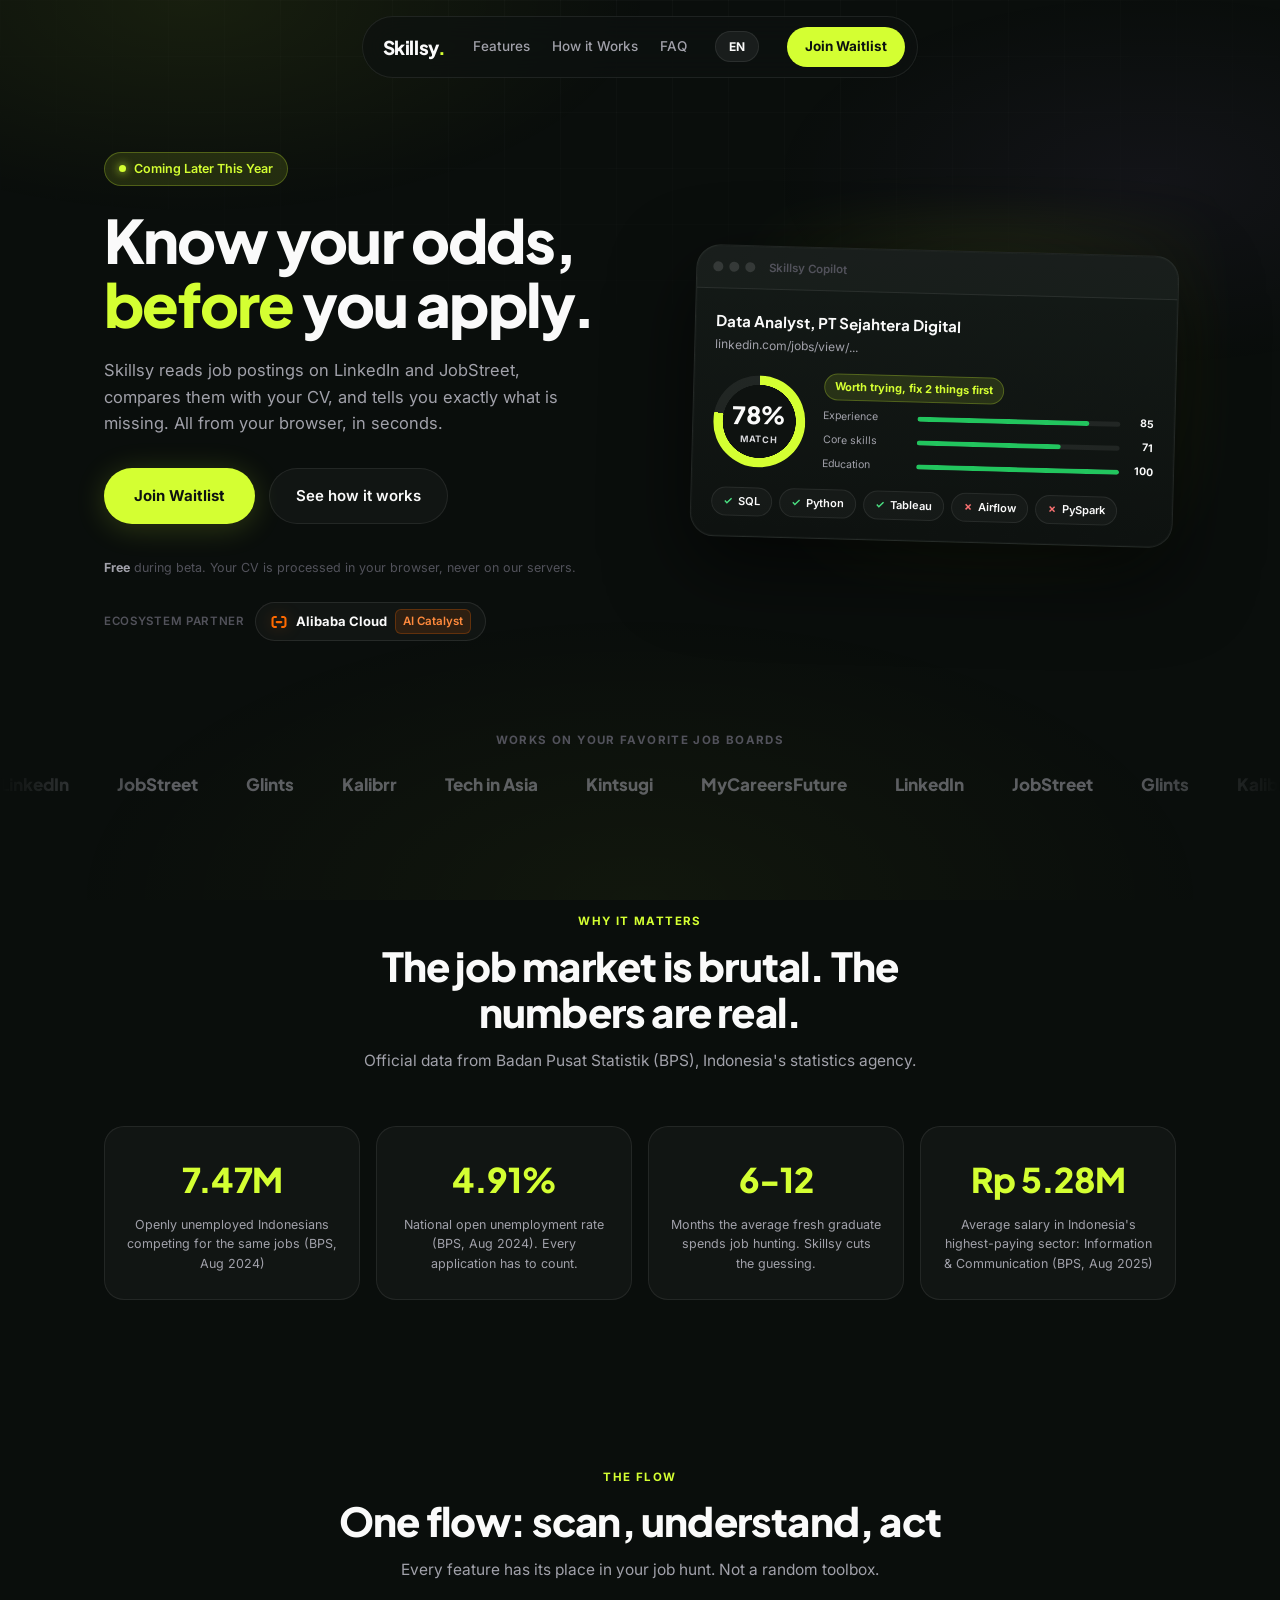
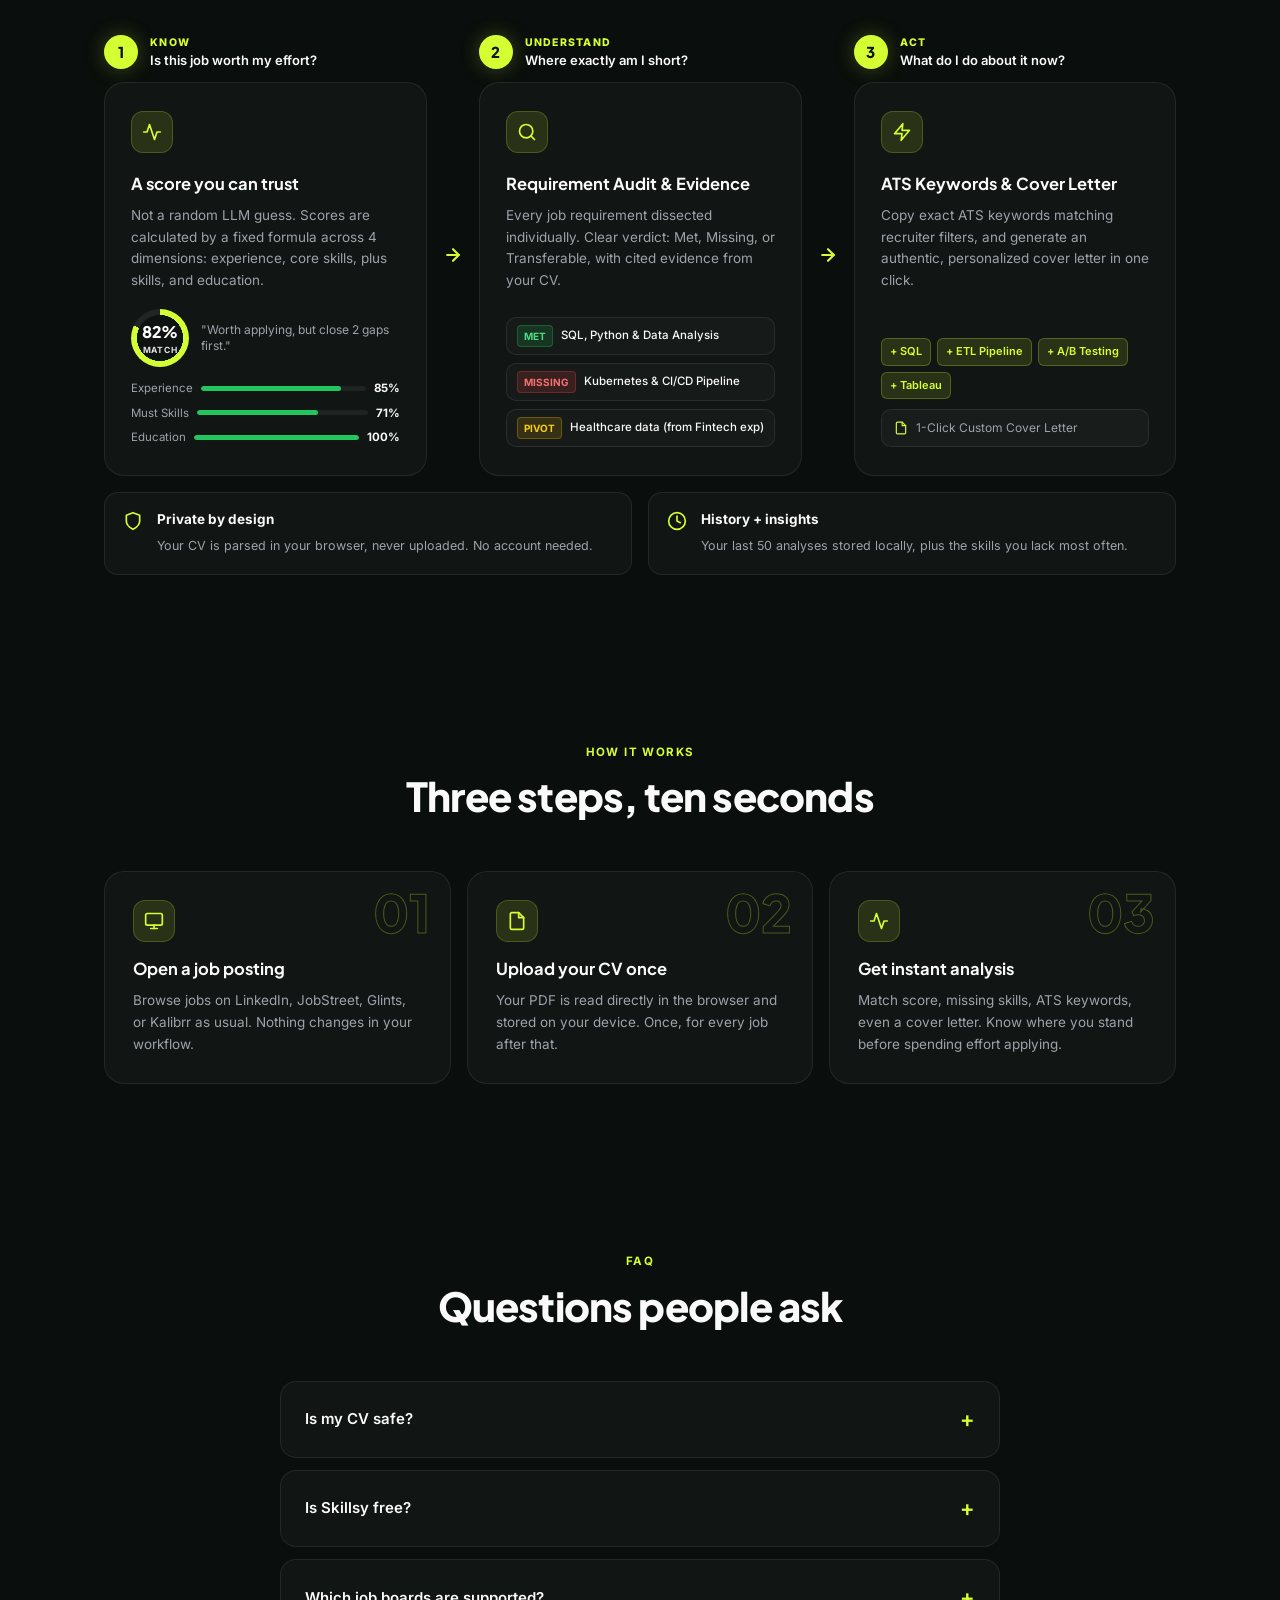
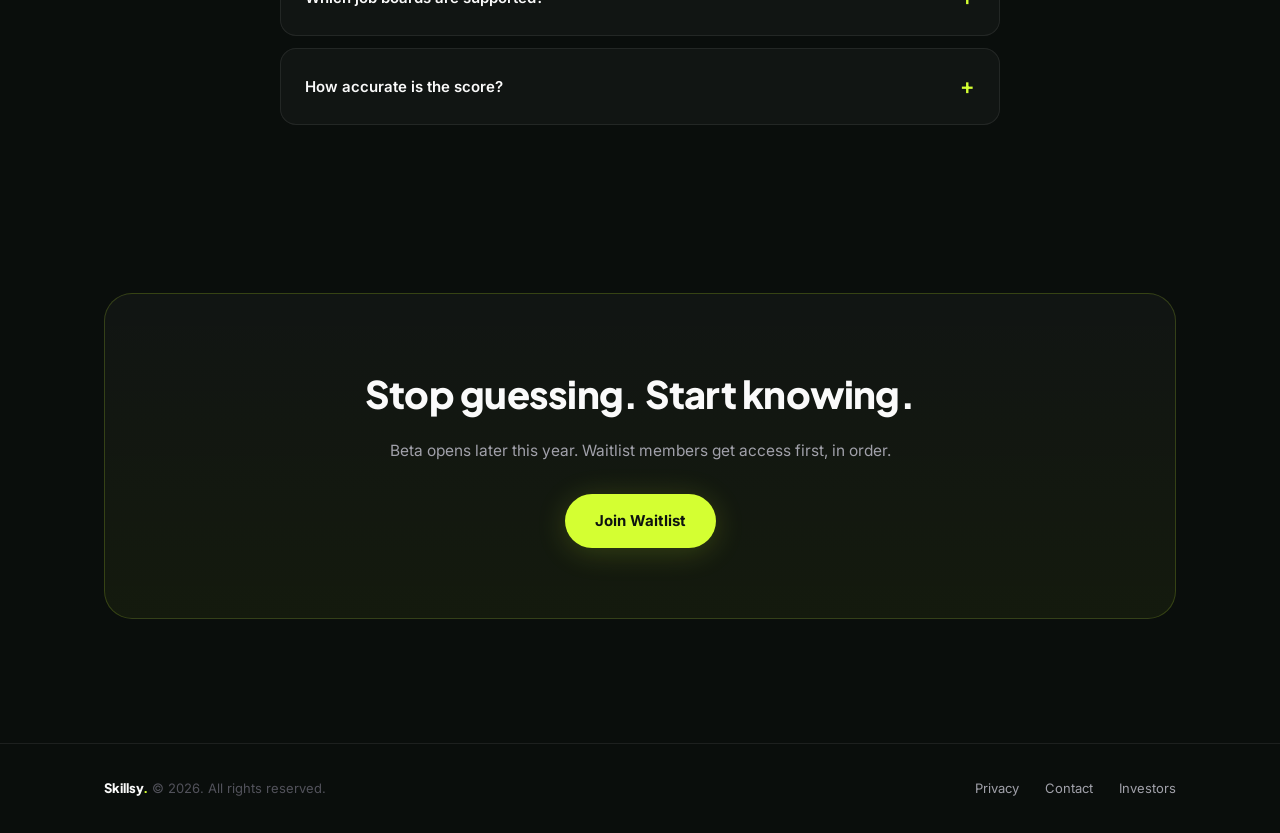
==== index.html @ 6e95a8c9 "feat: integrate official Vercel Web Analytics across all pages" ====
<!DOCTYPE html>
<html lang="en">
<head>
  <meta charset="UTF-8">
  <meta name="viewport" content="width=device-width, initial-scale=1.0">
  <title>Skillsy Copilot - Know Your Odds Before You Apply</title>
  <meta name="description" content="Skillsy reads job postings on LinkedIn and JobStreet, compares them with your CV, and tells you exactly what is missing. Instant match score, skill gap analysis, ATS keywords, and cover letters. Free Chrome extension.">
  <link rel="icon" type="image/svg+xml" href="logo.svg">
  <link rel="canonical" href="https://skillsy.my.id/">
  <meta name="google-site-verification" content="google069a65fad361bad9">

  <!-- Open Graph / Social Sharing -->
  <meta property="og:type" content="website">
  <meta property="og:url" content="https://skillsy.my.id/">
  <meta property="og:title" content="Skillsy Copilot - Know Your Odds Before You Apply">
  <meta property="og:description" content="Stop guessing what recruiters want. Get an instant match score and skill gap analysis for any LinkedIn or JobStreet job posting, right in your browser.">
  <meta property="og:image" content="https://skillsy.my.id/screenshot.png">
  <meta property="og:site_name" content="Skillsy">
  <meta property="og:locale" content="id_ID">
  <meta name="twitter:card" content="summary_large_image">
  <meta name="twitter:title" content="Skillsy Copilot - Know Your Odds Before You Apply">
  <meta name="twitter:description" content="Instant ATS score & skill gap analysis for LinkedIn/JobStreet job postings. Free Chrome extension.">
  <meta name="twitter:image" content="https://skillsy.my.id/screenshot.png">

  <!-- Structured Data -->
  <script type="application/ld+json">
  {
    "@context": "https://schema.org",
    "@type": "SoftwareApplication",
    "name": "Skillsy Copilot",
    "applicationCategory": "BrowserApplication",
    "operatingSystem": "Chrome",
    "url": "https://skillsy.my.id/",
    "description": "Analisis lowongan LinkedIn/JobStreet terhadap CV dalam hitungan detik: skor kecocokan, deteksi skill gap, dan surat lamaran AI.",
    "offers": { "@type": "Offer", "price": "0", "priceCurrency": "IDR" }
  }
  </script>
  <link rel="preconnect" href="https://fonts.googleapis.com">
  <link rel="preconnect" href="https://fonts.gstatic.com" crossorigin>
  <link href="https://fonts.googleapis.com/css2?family=Inter:wght@400;500;600&family=Plus+Jakarta+Sans:wght@700;800&display=swap" rel="stylesheet">
  <style>
    :root {
      --bg: #0a0e0c;
      --bg-2: #0d1210;
      --lime: #d4ff32;
      --lime-dim: rgba(212, 255, 50, 0.12);
      --text: #fafafa;
      --muted: #a1a1aa;
      --faint: #52525b;
      --glass: rgba(255, 255, 255, 0.03);
      --glass-2: rgba(255, 255, 255, 0.06);
      --border: rgba(255, 255, 255, 0.08);
      --radius: 20px;
      --font-display: 'Plus Jakarta Sans', sans-serif;
      --font-body: 'Inter', sans-serif;
    }
    * { margin: 0; padding: 0; box-sizing: border-box; }
    html { scroll-behavior: smooth; }
    body {
      font-family: var(--font-body);
      background: var(--bg);
      color: var(--text);
      overflow-x: hidden;
      line-height: 1.6;
    }

    .bg-fx { position: fixed; inset: 0; z-index: -1; pointer-events: none; }
    .bg-fx::before {
      content: '';
      position: absolute; inset: 0;
      background:
        radial-gradient(ellipse 60% 40% at 15% 0%, rgba(212,255,50,0.07), transparent 60%),
        radial-gradient(ellipse 50% 35% at 90% 20%, rgba(192,132,252,0.05), transparent 60%),
        radial-gradient(ellipse 70% 50% at 50% 100%, rgba(212,255,50,0.04), transparent 65%);
    }
    .bg-fx::after {
      content: '';
      position: absolute; inset: 0;
      background-image:
        linear-gradient(rgba(255,255,255,0.025) 1px, transparent 1px),
        linear-gradient(90deg, rgba(255,255,255,0.025) 1px, transparent 1px);
      background-size: 56px 56px;
      mask-image: radial-gradient(ellipse 90% 60% at 50% 0%, black, transparent 75%);
      -webkit-mask-image: radial-gradient(ellipse 90% 60% at 50% 0%, black, transparent 75%);
    }

    .container { max-width: 1120px; margin: 0 auto; padding: 0 24px; }

    /* ── NAV ── */
    nav {
      position: sticky; top: 16px; z-index: 100;
      width: max-content; max-width: calc(100% - 32px);
      margin: 0 auto;
      display: flex; align-items: center; gap: 28px;
      padding: 10px 12px 10px 20px;
      background: rgba(13, 18, 16, 0.7);
      backdrop-filter: blur(18px); -webkit-backdrop-filter: blur(18px);
      border: 1px solid var(--border);
      border-radius: 100px;
    }
    .nav-logo { font-family: var(--font-display); font-weight: 800; font-size: 19px; letter-spacing: -0.02em; color: var(--text); text-decoration: none; }
    .nav-logo span { color: var(--lime); }
    .nav-links { display: flex; gap: 22px; }
    .nav-links a { color: var(--muted); text-decoration: none; font-size: 13.5px; font-weight: 500; transition: color .2s; }
    .nav-links a:hover { color: var(--text); }
    .lang-toggle {
      background: rgba(255,255,255,0.06); border: 1px solid var(--border);
      color: var(--text); font-family: var(--font-body);
      font-size: 12px; font-weight: 700; cursor: pointer;
      padding: 7px 13px; border-radius: 100px;
      transition: all .2s;
    }
    .lang-toggle:hover { background: var(--lime); color: #0d1210; border-color: var(--lime); }
    .nav-cta {
      background: var(--lime); color: #0d1210;
      font-size: 13.5px; font-weight: 700; text-decoration: none;
      padding: 9px 18px; border-radius: 100px;
      transition: transform .2s, box-shadow .2s;
    }
    .nav-cta:hover { transform: translateY(-1px); box-shadow: 0 6px 24px rgba(212,255,50,0.25); }

    /* ── HERO ── */
    .hero { padding: 90px 0 40px; display: grid; grid-template-columns: 1.05fr 0.95fr; gap: 56px; align-items: center; }
    .hero-badge {
      display: inline-flex; align-items: center; gap: 8px;
      font-size: 12.5px; font-weight: 600; color: var(--lime);
      background: var(--lime-dim); border: 1px solid rgba(212,255,50,0.25);
      padding: 6px 14px; border-radius: 100px; margin-bottom: 22px;
    }
    .hero-badge .dot { width: 7px; height: 7px; border-radius: 50%; background: var(--lime); box-shadow: 0 0 10px var(--lime); animation: pulse 2s infinite; }
    @keyframes pulse { 0%,100% { opacity: 1; } 50% { opacity: .35; } }
    .hero h1 {
      font-family: var(--font-display);
      font-size: clamp(38px, 5vw, 60px);
      line-height: 1.08; font-weight: 800; letter-spacing: -0.03em;
      margin-bottom: 20px;
    }
    .hero h1 em { font-style: normal; color: var(--lime); }
    .hero p.sub { font-size: 16.5px; color: var(--muted); max-width: 480px; margin-bottom: 32px; }
    .hero-ctas { display: flex; gap: 14px; flex-wrap: wrap; margin-bottom: 34px; }
    .btn-primary {
      display: inline-flex; align-items: center; gap: 8px;
      background: var(--lime); color: #0d1210;
      font-weight: 700; font-size: 15px; text-decoration: none;
      padding: 15px 30px; border-radius: 100px;
      box-shadow: 0 4px 30px rgba(212,255,50,0.18);
      transition: transform .2s, box-shadow .2s;
    }
    .btn-primary:hover { transform: translateY(-2px); box-shadow: 0 10px 40px rgba(212,255,50,0.3); }
    .btn-ghost {
      display: inline-flex; align-items: center;
      color: var(--text); font-weight: 600; font-size: 15px; text-decoration: none;
      padding: 15px 26px; border-radius: 100px;
      border: 1px solid var(--border); background: var(--glass);
      transition: border-color .2s, background .2s;
    }
    .btn-ghost:hover { border-color: rgba(255,255,255,0.2); background: var(--glass-2); }
    .hero-note { font-size: 12.5px; color: var(--faint); }
    .hero-note strong { color: var(--muted); }
    .hero-partner { display: flex; align-items: center; gap: 10px; margin-top: 24px; flex-wrap: wrap; }
    .partner-label { font-size: 11.5px; font-weight: 600; color: var(--faint); text-transform: uppercase; letter-spacing: 0.06em; }
    .partner-badge { display: inline-flex; align-items: center; gap: 8px; font-size: 13px; font-weight: 500; color: var(--muted); background: rgba(255,255,255,0.03); border: 1px solid rgba(255,255,255,0.09); padding: 6px 14px; border-radius: 100px; text-decoration: none; transition: all .25s ease; }
    .partner-badge:hover { border-color: rgba(255, 106, 0, 0.4); color: var(--text); background: rgba(255, 106, 0, 0.06); transform: translateY(-1px); }
    .partner-badge strong { color: var(--text); font-weight: 700; }
    .partner-badge .catalyst-tag { color: #ff8a3d; font-weight: 600; font-size: 11.5px; background: rgba(255,106,0,0.12); padding: 2px 7px; border-radius: 6px; border: 1px solid rgba(255,106,0,0.25); }
    .partner-badge .alicloud-logo { flex-shrink: 0; filter: drop-shadow(0 0 8px rgba(255,106,0,0.35)); }

    /* ── MOCKUP PANEL ── */
    .mockup-wrap { position: relative; }
    .mockup-wrap::before {
      content: '';
      position: absolute; inset: -40px;
      background: radial-gradient(circle at 60% 40%, rgba(212,255,50,0.1), transparent 70%);
      z-index: -1; filter: blur(20px);
    }
    .mockup {
      background: linear-gradient(180deg, #141a17, #0e1210);
      border: 1px solid var(--border);
      border-radius: 24px; overflow: hidden;
      box-shadow: 0 30px 80px rgba(0,0,0,0.6), 0 0 0 1px rgba(255,255,255,0.02) inset;
      transform: rotate(1.5deg);
      transition: transform .4s ease;
    }
    .mockup:hover { transform: rotate(0deg) scale(1.015); }
    .mock-topbar {
      display: flex; align-items: center; gap: 6px;
      padding: 12px 16px; border-bottom: 1px solid var(--border);
      background: rgba(255,255,255,0.02);
    }
    .mock-topbar i { width: 10px; height: 10px; border-radius: 50%; background: rgba(255,255,255,0.12); }
    .mock-topbar .title { margin-left: 8px; font-size: 11.5px; color: var(--faint); font-weight: 600; }
    .mock-body { padding: 20px; display: flex; flex-direction: column; gap: 16px; }
    .mock-job { display: flex; flex-direction: column; gap: 2px; }
    .mock-job b { font-family: var(--font-display); font-size: 15px; font-weight: 700; }
    .mock-job span { font-size: 12px; color: var(--muted); }

    .mock-score-row { display: flex; align-items: center; gap: 18px; }
    .ring {
      --pct: 78; --sz: 92px;
      width: var(--sz); height: var(--sz); border-radius: 50%; flex-shrink: 0;
      background:
        radial-gradient(closest-side, #0e1210 79%, transparent 80% 100%),
        conic-gradient(var(--lime) calc(var(--pct) * 1%), rgba(255,255,255,0.07) 0);
      display: flex; flex-direction: column; align-items: center; justify-content: center;
    }
    .ring b { font-family: var(--font-display); font-size: 24px; font-weight: 800; letter-spacing: -0.02em; }
    .ring label { font-size: 9px; font-weight: 700; color: #d4d4d8; letter-spacing: 0.08em; text-transform: uppercase; margin-top: -1px; }
    .mock-score-info { flex: 1; display: flex; flex-direction: column; gap: 8px; }
    .mock-tag {
      align-self: flex-start;
      font-size: 11px; font-weight: 700; color: var(--lime);
      background: var(--lime-dim); border: 1px solid rgba(212,255,50,0.25);
      padding: 4px 10px; border-radius: 100px;
    }
    .mock-bars { display: flex; flex-direction: column; gap: 7px; }
    .mbar { display: grid; grid-template-columns: 86px 1fr 26px; align-items: center; gap: 8px; font-size: 10.5px; color: var(--muted); }
    .mbar .track { height: 5px; background: rgba(255,255,255,0.07); border-radius: 3px; overflow: hidden; }
    .mbar .fill { height: 100%; border-radius: 3px; width: 0; animation: growbar 1.2s .3s cubic-bezier(.4,0,.2,1) forwards; }
    @keyframes growbar { to { width: var(--w); } }
    .mbar b { color: var(--text); text-align: right; font-size: 10.5px; }

    .mock-chips { display: flex; flex-wrap: wrap; gap: 7px; }
    .mchip {
      display: inline-flex; align-items: center; gap: 5px;
      font-size: 11px; font-weight: 600; color: var(--text);
      background: var(--glass); border: 1px solid var(--border);
      padding: 5px 11px; border-radius: 100px;
    }
    .mchip svg { width: 10px; height: 10px; stroke: #4ade80; stroke-width: 3.5; }
    .mchip.miss svg { stroke: #f87171; }

    /* ── MARQUEE ── */
    .marquee-section { padding: 50px 0 30px; }
    .marquee-label { text-align: center; font-size: 11.5px; font-weight: 700; letter-spacing: 0.12em; text-transform: uppercase; color: var(--faint); margin-bottom: 22px; }
    .marquee {
      display: flex;
      overflow: hidden;
      position: relative;
      gap: 48px;
      user-select: none;
      -webkit-mask-image: linear-gradient(90deg, transparent, black 12%, black 88%, transparent);
      mask-image: linear-gradient(90deg, transparent, black 12%, black 88%, transparent);
    }
    .marquee-group {
      flex-shrink: 0;
      display: flex;
      align-items: center;
      gap: 48px;
      min-width: max-content;
      animation: scrollMarquee 28s linear infinite;
    }
    .marquee:hover .marquee-group { animation-play-state: paused; }
    @keyframes scrollMarquee {
      0% { transform: translateX(0); }
      100% { transform: translateX(calc(-100% - 48px)); }
    }
    .mq-item { font-family: var(--font-display); font-size: 17px; font-weight: 800; color: var(--muted); opacity: .55; white-space: nowrap; transition: opacity .2s, color .2s; }
    .mq-item:hover { opacity: 1; color: var(--text); }

    /* ── SECTION SHELL ── */
    section { padding: 84px 0; }
    .sec-head { max-width: 620px; margin: 0 auto 52px; text-align: center; }
    .sec-eyebrow { font-size: 11.5px; font-weight: 700; letter-spacing: 0.12em; text-transform: uppercase; color: var(--lime); margin-bottom: 12px; }
    .sec-head h2 { font-family: var(--font-display); font-size: clamp(28px, 3.6vw, 40px); font-weight: 800; letter-spacing: -0.02em; line-height: 1.15; margin-bottom: 14px; }
    .sec-head p { color: var(--muted); font-size: 15.5px; }

    /* ── THE FLOW (journey: 3 tahap dengan panah) ── */
    .journey {
      display: grid;
      grid-template-columns: 1fr 28px 1fr 28px 1fr;
      gap: 12px;
      align-items: stretch;
    }
    .j-stage { display: flex; flex-direction: column; gap: 12px; }
    .j-stage-head { display: flex; align-items: center; gap: 12px; }
    .j-num {
      width: 34px; height: 34px; flex-shrink: 0;
      border-radius: 50%;
      background: var(--lime); color: #0d1210;
      font-family: var(--font-display); font-size: 15px; font-weight: 800;
      display: flex; align-items: center; justify-content: center;
      box-shadow: 0 0 20px rgba(212,255,50,0.25);
    }
    .j-stage-label {
      display: block; font-size: 10.5px; font-weight: 800;
      letter-spacing: 0.12em; text-transform: uppercase; color: var(--lime);
    }
    .j-stage-q { display: block; font-size: 13px; font-weight: 600; color: var(--text); line-height: 1.35; }
    .j-arrow {
      display: flex; align-items: center; justify-content: center;
      color: var(--lime); opacity: 0.55;
    }
    .j-arrow svg { width: 20px; height: 20px; stroke: currentColor; }
    .j-stack { display: flex; flex-direction: column; gap: 12px; flex: 1; }
    .j-stack .f-card { flex: 1; }
    .j-stage .f-card { flex: 1; }

    .evergreen {
      margin-top: 16px;
      display: grid; grid-template-columns: 1fr 1fr; gap: 16px;
    }
    .ev-item {
      display: flex; gap: 14px; align-items: flex-start;
      background: var(--glass); border: 1px solid var(--border);
      border-radius: 14px; padding: 16px 18px;
    }
    .ev-item svg { width: 20px; height: 20px; stroke: var(--lime); flex-shrink: 0; margin-top: 2px; }
    .ev-item b { display: block; font-size: 13.5px; font-weight: 700; margin-bottom: 2px; }
    .ev-item span { font-size: 12.5px; color: var(--muted); line-height: 1.5; }
    .f-card {
      background: var(--glass); border: 1px solid var(--border);
      border-radius: var(--radius); padding: 28px 26px;
      display: flex; flex-direction: column; gap: 0;
      transition: transform .25s, border-color .25s, background .25s;
    }
    .f-card:hover { transform: translateY(-4px); border-color: rgba(212,255,50,0.28); background: var(--glass-2); }
    .f-icon {
      width: 42px; height: 42px; border-radius: 12px; flex-shrink: 0;
      background: var(--lime-dim); border: 1px solid rgba(212,255,50,0.2);
      display: flex; align-items: center; justify-content: center;
      color: var(--lime); margin-bottom: 18px;
    }
    .f-icon svg { width: 20px; height: 20px; stroke: currentColor; }
    .f-card h3 { font-family: var(--font-display); font-size: 16.5px; font-weight: 700; margin-bottom: 8px; }
    .f-card p { font-size: 13.5px; color: var(--muted); }
    .f-card .f-visual { margin-top: auto; padding-top: 18px; }

    .f-score-demo { display: flex; flex-direction: column; gap: 12px; }
    .f-score-row { display: flex; align-items: center; gap: 12px; }
    .f-score-demo .mini-ring { --sz: 58px; --pct: 82; }
    .f-score-demo .mini-ring b { font-size: 16px; font-weight: 800; }
    .f-score-demo .mini-ring label { font-size: 8.5px; font-weight: 700; color: #e4e4e7; opacity: 1; letter-spacing: 0.08em; }
    .f-score-demo p { font-size: 12px; color: var(--muted); line-height: 1.4; margin: 0; }

    .f-bars { display: flex; flex-direction: column; gap: 6px; }
    .f-bar-row { display: flex; align-items: center; justify-content: space-between; font-size: 11.5px; }
    .f-bar-row span { color: var(--muted); }
    .f-bar-track { flex: 1; height: 5px; background: rgba(255,255,255,0.06); border-radius: 100px; margin: 0 8px; overflow: hidden; }
    .f-bar-fill { height: 100%; border-radius: 100px; background: #22c55e; }

    .f-req-list { display: flex; flex-direction: column; gap: 8px; }
    .f-req-item { display: flex; align-items: center; gap: 8px; font-size: 11.5px; padding: 7px 10px; background: rgba(255,255,255,0.025); border: 1px solid var(--border); border-radius: 10px; }
    .f-req-item .f-tag { font-size: 10px; font-weight: 700; padding: 2px 6px; border-radius: 4px; flex-shrink: 0; }
    .f-req-item.met .f-tag { background: rgba(34, 197, 94, 0.15); color: #4ade80; border: 1px solid rgba(34, 197, 94, 0.3); }
    .f-req-item.miss .f-tag { background: rgba(239, 68, 68, 0.15); color: #f87171; border: 1px solid rgba(239, 68, 68, 0.3); }
    .f-req-item.partial .f-tag { background: rgba(234, 179, 8, 0.15); color: #facc15; border: 1px solid rgba(234, 179, 8, 0.3); }
    .f-req-item .f-txt { color: var(--text); font-weight: 500; flex: 1; white-space: nowrap; overflow: hidden; text-overflow: ellipsis; }

    .f-act-demo { display: flex; flex-direction: column; gap: 10px; }
    .f-ats-chips { display: flex; gap: 6px; flex-wrap: wrap; }
    .f-ats-chip { display: inline-flex; align-items: center; gap: 4px; font-size: 11px; font-weight: 600; color: var(--lime); background: var(--lime-dim); border: 1px solid rgba(212,255,50,0.25); padding: 4px 8px; border-radius: 6px; }
    .f-cl-preview { display: flex; align-items: center; gap: 8px; padding: 8px 12px; background: rgba(255,255,255,0.03); border: 1px solid var(--border); border-radius: 10px; font-size: 12px; color: var(--muted); }
    .f-cl-preview svg { width: 14px; height: 14px; color: var(--lime); flex-shrink: 0; }

    /* ── STATS ── */
    .stats-grid { display: grid; grid-template-columns: repeat(4, 1fr); gap: 16px; }
    .stat {
      background: var(--glass); border: 1px solid var(--border);
      border-radius: var(--radius); padding: 26px 22px; text-align: center;
      transition: border-color .25s;
    }
    .stat:hover { border-color: rgba(212,255,50,0.25); }
    .stat b { display: block; font-family: var(--font-display); font-size: 34px; font-weight: 800; color: var(--lime); letter-spacing: -0.02em; margin-bottom: 8px; }
    .stat span { font-size: 12.5px; color: var(--muted); line-height: 1.55; display: block; }

    /* ── HOW IT WORKS ── */
    .hiw { display: grid; grid-template-columns: repeat(3, 1fr); gap: 16px; counter-reset: step; }
    .hiw-card {
      background: var(--glass); border: 1px solid var(--border);
      border-radius: var(--radius); padding: 28px; position: relative; counter-increment: step;
    }
    .hiw-card::before {
      content: '0' counter(step);
      font-family: var(--font-display); font-size: 52px; font-weight: 800;
      color: transparent; -webkit-text-stroke: 1px rgba(212,255,50,0.3);
      position: absolute; top: 14px; right: 20px; line-height: 1;
    }
    .hiw-card h3 { font-family: var(--font-display); font-size: 16.5px; font-weight: 700; margin: 14px 0 8px; }
    .hiw-card p { font-size: 13.5px; color: var(--muted); }
    .hiw-icon { width: 42px; height: 42px; border-radius: 12px; background: var(--lime-dim); border: 1px solid rgba(212,255,50,0.2); display: flex; align-items: center; justify-content: center; color: var(--lime); }
    .hiw-icon svg { width: 20px; height: 20px; stroke: currentColor; }

    /* ── FAQ ── */
    .faq-list { max-width: 720px; margin: 0 auto; display: flex; flex-direction: column; gap: 12px; }
    details.faq-item {
      background: var(--glass); border: 1px solid var(--border);
      border-radius: 16px; padding: 20px 24px; transition: border-color .25s;
    }
    details.faq-item[open] { border-color: rgba(212,255,50,0.25); }
    details.faq-item summary {
      cursor: pointer; list-style: none; font-weight: 600; font-size: 15px;
      display: flex; justify-content: space-between; align-items: center; gap: 14px;
    }
    details.faq-item summary::-webkit-details-marker { display: none; }
    details.faq-item summary::after { content: '+'; font-size: 22px; color: var(--lime); transition: transform .3s; }
    details.faq-item[open] summary::after { transform: rotate(45deg); }
    details.faq-item p { margin-top: 12px; font-size: 14px; color: var(--muted); }

    /* ── FINAL CTA ── */
    .final-cta {
      text-align: center;
      background: linear-gradient(180deg, var(--glass), rgba(212,255,50,0.05));
      border: 1px solid rgba(212,255,50,0.18);
      border-radius: 28px; padding: 70px 30px; position: relative; overflow: hidden;
    }
    .final-cta h2 { font-family: var(--font-display); font-size: clamp(26px, 3.4vw, 38px); font-weight: 800; letter-spacing: -0.02em; margin-bottom: 14px; }
    .final-cta p { color: var(--muted); margin-bottom: 30px; font-size: 15.5px; }

    /* ── FOOTER ── */
    footer { border-top: 1px solid var(--border); padding: 34px 0; margin-top: 40px; }
    .foot { display: flex; justify-content: space-between; align-items: center; flex-wrap: wrap; gap: 16px; font-size: 13px; color: var(--faint); }
    .foot a { color: var(--muted); text-decoration: none; margin-left: 22px; }
    .foot a:hover { color: var(--lime); }
    .foot .logo { font-family: var(--font-display); font-weight: 800; color: var(--text); }
    .foot .logo span { color: var(--lime); }

    .reveal { opacity: 0; transform: translateY(24px); transition: opacity .7s ease, transform .7s ease; }
    .reveal.visible { opacity: 1; transform: none; }

    /* ── WAITLIST MODAL ── */
    .modal-overlay {
      position: fixed; inset: 0; z-index: 1000;
      background: rgba(4, 6, 5, 0.75);
      backdrop-filter: blur(10px); -webkit-backdrop-filter: blur(10px);
      display: flex; align-items: center; justify-content: center;
      padding: 24px;
      opacity: 0; pointer-events: none; transition: opacity .25s ease;
    }
    .modal-overlay.active { opacity: 1; pointer-events: all; }
    .modal-content {
      background: linear-gradient(180deg, #141a17, #0e1210);
      border: 1px solid var(--border);
      border-radius: 24px;
      padding: 38px 34px;
      width: 100%; max-width: 440px; text-align: center;
      position: relative;
      transform: translateY(16px); transition: transform .25s ease;
      box-shadow: 0 30px 80px rgba(0,0,0,0.7);
    }
    .modal-overlay.active .modal-content { transform: translateY(0); }
    .modal-close {
      position: absolute; top: 16px; right: 18px;
      background: none; border: none; color: var(--faint);
      font-size: 24px; cursor: pointer; transition: color .2s;
      line-height: 1;
    }
    .modal-close:hover { color: var(--text); }
    .modal-content h3 {
      font-family: var(--font-display); font-size: 24px; font-weight: 800;
      letter-spacing: -0.02em; margin-bottom: 10px;
    }
    .modal-content > p { font-size: 14px; color: var(--muted); margin-bottom: 22px; line-height: 1.6; }
    .modal-input {
      width: 100%; padding: 14px 16px;
      border-radius: 12px;
      border: 1px solid var(--border);
      background: rgba(255,255,255,0.04);
      color: var(--text);
      font-family: var(--font-body); font-size: 14.5px;
      margin-bottom: 12px; outline: none;
      transition: border-color .2s;
    }
    .modal-input:focus { border-color: rgba(212,255,50,0.5); }
    .modal-btn {
      width: 100%;
      background: var(--lime); color: #0d1210;
      font-family: var(--font-body); font-weight: 700; font-size: 14.5px;
      padding: 14px; border-radius: 12px; border: none; cursor: pointer;
      transition: transform .15s, box-shadow .2s;
    }
    .modal-btn:hover { transform: translateY(-1px); box-shadow: 0 8px 30px rgba(212,255,50,0.25); }
    .modal-error {
      display: none;
      color: #ff6b6b; font-size: 12.5px;
      margin-bottom: 10px; text-align: left;
    }
    .modal-note { font-size: 11.5px; color: var(--faint); margin-top: 14px; }
    .modal-success { color: var(--lime); font-weight: 700; font-size: 17px; margin-top: 18px; }

    @media (max-width: 920px) {
      .hero { grid-template-columns: 1fr; padding-top: 60px; gap: 44px; }
      .mockup { transform: none; max-width: 420px; margin: 0 auto; }
      .journey { grid-template-columns: 1fr; }
      .j-arrow { transform: rotate(90deg); padding: 4px 0; }
      .evergreen { grid-template-columns: 1fr; }
      .stats-grid { grid-template-columns: repeat(2, 1fr); }
      .hiw { grid-template-columns: 1fr; }
      .nav-links { display: none; }
    }
    @media (max-width: 560px) {
      .stats-grid { grid-template-columns: 1fr; }
    }
  </style>
</head>
<body>

<div class="bg-fx"></div>

<nav>
  <a class="nav-logo" href="#">Skillsy<span>.</span></a>
  <div class="nav-links">
    <a href="#fitur" data-en="Features" data-id="Fitur">Features</a>
    <a href="#cara-kerja" data-en="How it Works" data-id="Cara Kerja">How it Works</a>
    <a href="#faq" data-en="FAQ" data-id="FAQ">FAQ</a>
  </div>
  <button class="lang-toggle" id="langToggle">EN</button>
  <a class="nav-cta" href="#gabung" data-en="Join Waitlist" data-id="Gabung Waitlist">Join Waitlist</a>
</nav>

<div class="container">

  <header class="hero">
    <div>
      <div class="hero-badge"><span class="dot"></span> <span data-en="Coming Later This Year" data-id="Rilis Akhir Tahun">Coming Later This Year</span></div>
      <h1 data-en="Know your odds, <em>before</em> you apply." data-id="Tahu peluangmu, <em>sebelum</em> kamu apply.">Know your odds, <em>before</em> you apply.</h1>
      <p class="sub" data-en="Skillsy reads job postings on LinkedIn and JobStreet, compares them with your CV, and tells you exactly what is missing. All from your browser, in seconds." data-id="Skillsy membaca lowongan di LinkedIn dan JobStreet, membandingkannya dengan CV kamu, lalu memberi tahu apa yang kurang. Semua dari browser kamu, dalam hitungan detik.">Skillsy reads job postings on LinkedIn and JobStreet, compares them with your CV, and tells you exactly what is missing. All from your browser, in seconds.</p>
      <div class="hero-ctas">
        <a class="btn-primary" href="#gabung" data-en="Join Waitlist" data-id="Gabung Waitlist">Join Waitlist</a>
        <a class="btn-ghost" href="#cara-kerja" data-en="See how it works" data-id="Lihat cara kerja">See how it works</a>
      </div>
      <p class="hero-note"><strong data-en="Free" data-id="Gratis">Free</strong> <span data-en="during beta. Your CV is processed in your browser, never on our servers." data-id="selama beta. CV kamu diproses di browser, bukan di server kami.">during beta. Your CV is processed in your browser, never on our servers.</span></p>
      <div class="hero-partner">
        <span class="partner-label" data-en="Ecosystem Partner" data-id="Mitra Ekosistem">Ecosystem Partner</span>
        <div class="partner-badge">
          <svg class="alicloud-logo" viewBox="0 0 48 48" width="18" height="18" fill="none" xmlns="http://www.w3.org/2000/svg">
            <path d="M12 8C7.58172 8 4 11.5817 4 16V32C4 36.4183 7.58172 40 12 40H18V34.5H12C10.6193 34.5 9.5 33.3807 9.5 32V16C9.5 14.6193 10.6193 13.5 12 13.5H18V8H12Z" fill="#FF6A00"/>
            <path d="M36 8C40.4183 8 44 11.5817 44 16V32C44 36.4183 40.4183 40 36 40H30V34.5H36C37.3807 34.5 38.5 33.3807 38.5 32V16C38.5 14.6193 37.3807 13.5 36 13.5H30V8H36Z" fill="#FF6A00"/>
            <rect x="15" y="21" width="18" height="6" rx="3" fill="#FF6A00"/>
          </svg>
          <span><strong>Alibaba Cloud</strong></span>
          <span class="catalyst-tag">AI Catalyst</span>
        </div>
      </div>
    </div>

    <div class="mockup-wrap reveal">
      <div class="mockup">
        <div class="mock-topbar"><i></i><i></i><i></i><span class="title">Skillsy Copilot</span></div>
        <div class="mock-body">
          <div class="mock-job">
            <b>Data Analyst, PT Sejahtera Digital</b>
            <span>linkedin.com/jobs/view/...</span>
          </div>
          <div class="mock-score-row">
            <div class="ring"><b>78%</b><label>Match</label></div>
            <div class="mock-score-info">
              <span class="mock-tag" data-en="Worth trying, fix 2 things first" data-id="Layak dicoba, perbaiki 2 hal">Worth trying, fix 2 things first</span>
              <div class="mock-bars">
                <div class="mbar"><span data-en="Experience" data-id="Pengalaman">Experience</span><div class="track"><div class="fill" style="--w:85%; background:#22c55e;"></div></div><b>85</b></div>
                <div class="mbar"><span data-en="Core skills" data-id="Skill Wajib">Core skills</span><div class="track"><div class="fill" style="--w:71%; background:#22c55e;"></div></div><b>71</b></div>
                <div class="mbar"><span data-en="Education" data-id="Edukasi">Education</span><div class="track"><div class="fill" style="--w:100%; background:#22c55e;"></div></div><b>100</b></div>
              </div>
            </div>
          </div>
          <div class="mock-chips">
            <span class="mchip"><svg viewBox="0 0 24 24" fill="none"><polyline points="20 6 9 17 4 12"/></svg>SQL</span>
            <span class="mchip"><svg viewBox="0 0 24 24" fill="none"><polyline points="20 6 9 17 4 12"/></svg>Python</span>
            <span class="mchip"><svg viewBox="0 0 24 24" fill="none"><polyline points="20 6 9 17 4 12"/></svg>Tableau</span>
            <span class="mchip miss"><svg viewBox="0 0 24 24" fill="none"><line x1="18" y1="6" x2="6" y2="18"/><line x1="6" y1="6" x2="18" y2="18"/></svg>Airflow</span>
            <span class="mchip miss"><svg viewBox="0 0 24 24" fill="none"><line x1="18" y1="6" x2="6" y2="18"/><line x1="6" y1="6" x2="18" y2="18"/></svg>PySpark</span>
          </div>
        </div>
      </div>
    </div>
  </header>
</div>

<div class="marquee-section reveal">
  <div class="marquee-label" data-en="Works on your favorite job boards" data-id="Bekerja di lowongan favoritmu">Works on your favorite job boards</div>
  <div class="marquee">
    <div class="marquee-group">
      <span class="mq-item">LinkedIn</span><span class="mq-item">JobStreet</span><span class="mq-item">Glints</span><span class="mq-item">Kalibrr</span><span class="mq-item">Tech in Asia</span><span class="mq-item">Kintsugi</span><span class="mq-item">MyCareersFuture</span>
    </div>
    <div class="marquee-group" aria-hidden="true">
      <span class="mq-item">LinkedIn</span><span class="mq-item">JobStreet</span><span class="mq-item">Glints</span><span class="mq-item">Kalibrr</span><span class="mq-item">Tech in Asia</span><span class="mq-item">Kintsugi</span><span class="mq-item">MyCareersFuture</span>
    </div>
    <div class="marquee-group" aria-hidden="true">
      <span class="mq-item">LinkedIn</span><span class="mq-item">JobStreet</span><span class="mq-item">Glints</span><span class="mq-item">Kalibrr</span><span class="mq-item">Tech in Asia</span><span class="mq-item">Kintsugi</span><span class="mq-item">MyCareersFuture</span>
    </div>
    <div class="marquee-group" aria-hidden="true">
      <span class="mq-item">LinkedIn</span><span class="mq-item">JobStreet</span><span class="mq-item">Glints</span><span class="mq-item">Kalibrr</span><span class="mq-item">Tech in Asia</span><span class="mq-item">Kintsugi</span><span class="mq-item">MyCareersFuture</span>
    </div>
  </div>
</div>

<div class="container">

  <section id="kenapa">
    <div class="sec-head reveal">
      <div class="sec-eyebrow" data-en="Why it matters" data-id="Kenapa perlu">Why it matters</div>
      <h2 data-en="The job market is brutal. The numbers are real." data-id="Pasar kerja itu berat. Angkanya nyata.">The job market is brutal. The numbers are real.</h2>
      <p data-en="Official data from Badan Pusat Statistik (BPS), Indonesia's statistics agency." data-id="Data resmi dari Badan Pusat Statistik (BPS), lembaga statistik Indonesia.">Official data from Badan Pusat Statistik (BPS), Indonesia's statistics agency.</p>
    </div>
    <div class="stats-grid">
      <div class="stat reveal"><b>7.47M</b><span data-en="Openly unemployed Indonesians competing for the same jobs (BPS, Aug 2024)" data-id="Penganggur terbuka yang bersaing memperebutkan pekerjaan yang sama (BPS, Agustus 2024)">Openly unemployed Indonesians competing for the same jobs (BPS, Aug 2024)</span></div>
      <div class="stat reveal"><b>4.91%</b><span data-en="National open unemployment rate (BPS, Aug 2024). Every application has to count." data-id="Tingkat Pengangguran Terbuka nasional (BPS, Agustus 2024). Setiap lamaran harus tepat sasaran.">National open unemployment rate (BPS, Aug 2024). Every application has to count.</span></div>
      <div class="stat reveal"><b>6-12</b><span data-en="Months the average fresh graduate spends job hunting. Skillsy cuts the guessing." data-id="Bulan yang dihabiskan fresh graduate rata-rata untuk mencari kerja. Skillsy memangkas menebak-menebaknya.">Months the average fresh graduate spends job hunting. Skillsy cuts the guessing.</span></div>
      <div class="stat reveal"><b>Rp 5.28M</b><span data-en="Average salary in Indonesia's highest-paying sector: Information & Communication (BPS, Aug 2025)" data-id="Rata-rata gaji sektor tertinggi di Indonesia: Informasi dan Komunikasi (BPS, Agustus 2025)">Average salary in Indonesia's highest-paying sector: Information & Communication (BPS, Aug 2025)</span></div>
    </div>
  </section>

  <section id="fitur">
    <div class="sec-head reveal">
      <div class="sec-eyebrow" data-en="The flow" data-id="Alurnya">The flow</div>
      <h2 data-en="One flow: scan, understand, act" data-id="Satu alur: scan, pahami, aksi">One flow: scan, understand, act</h2>
      <p data-en="Every feature has its place in your job hunt. Not a random toolbox." data-id="Setiap fitur punya tempatnya di pencarian kerjamu. Bukan kotak alat acak.">Every feature has its place in your job hunt. Not a random toolbox.</p>
    </div>
    <div class="journey">
      <!-- STAGE 1: KNOW -->
      <div class="j-stage reveal">
        <div class="j-stage-head">
          <span class="j-num">1</span>
          <div>
            <span class="j-stage-label" data-en="KNOW" data-id="KETAHUAN">KNOW</span>
            <span class="j-stage-q" data-en="Is this job worth my effort?" data-id="Layak nggak aku berusaha?">Is this job worth my effort?</span>
          </div>
        </div>
        <div class="f-card">
          <div class="f-icon"><svg viewBox="0 0 24 24" fill="none" stroke-width="2" stroke-linecap="round" stroke-linejoin="round"><polyline points="22 12 18 12 15 21 9 3 6 12 2 12"/></svg></div>
          <h3 data-en="A score you can trust" data-id="Skor yang bisa dipercaya">A score you can trust</h3>
          <p data-en="Not a random LLM guess. Scores are calculated by a fixed formula across 4 dimensions: experience, core skills, plus skills, and education." data-id="Bukan tebakan bebas AI. Skor dihitung rumus tetap dari 4 dimensi: pengalaman, skill wajib, skill nilai tambah, dan edukasi.">Not a random LLM guess. Scores are calculated by a fixed formula across 4 dimensions: experience, core skills, plus skills, and education.</p>
          <div class="f-visual f-score-demo">
            <div class="f-score-row">
              <div class="ring mini-ring"><b>82%</b><label>Match</label></div>
              <p data-en="&quot;Worth applying, but close 2 gaps first.&quot;" data-id="&quot;Layak dicoba, tapi benahi 2 hal ini dulu.&quot;">"Worth applying, but close 2 gaps first."</p>
            </div>
            <div class="f-bars">
              <div class="f-bar-row"><span data-en="Experience" data-id="Pengalaman">Experience</span><div class="f-bar-track"><div class="f-bar-fill" style="width:85%;"></div></div><b>85%</b></div>
              <div class="f-bar-row"><span data-en="Must Skills" data-id="Skill Wajib">Must Skills</span><div class="f-bar-track"><div class="f-bar-fill" style="width:71%;"></div></div><b>71%</b></div>
              <div class="f-bar-row"><span data-en="Education" data-id="Edukasi">Education</span><div class="f-bar-track"><div class="f-bar-fill" style="width:100%;"></div></div><b>100%</b></div>
            </div>
          </div>
        </div>
      </div>

      <div class="j-arrow reveal"><svg viewBox="0 0 24 24" fill="none" stroke="currentColor" stroke-width="2.5" stroke-linecap="round" stroke-linejoin="round"><line x1="5" y1="12" x2="19" y2="12"/><polyline points="12 5 19 12 12 19"/></svg></div>

      <!-- STAGE 2: UNDERSTAND -->
      <div class="j-stage reveal">
        <div class="j-stage-head">
          <span class="j-num">2</span>
          <div>
            <span class="j-stage-label" data-en="UNDERSTAND" data-id="PAHAMI">UNDERSTAND</span>
            <span class="j-stage-q" data-en="Where exactly am I short?" data-id="Kurangnya persis di mana?">Where exactly am I short?</span>
          </div>
        </div>
        <div class="f-card">
          <div class="f-icon"><svg viewBox="0 0 24 24" fill="none" stroke-width="2" stroke-linecap="round" stroke-linejoin="round"><circle cx="11" cy="11" r="8"/><line x1="21" y1="21" x2="16.65" y2="16.65"/></svg></div>
          <h3 data-en="Requirement Audit & Evidence" data-id="Audit Syarat & Bukti CV">Requirement Audit & Evidence</h3>
          <p data-en="Every job requirement dissected individually. Clear verdict: Met, Missing, or Transferable, with cited evidence from your CV." data-id="Setiap syarat lowongan dibedah satu per satu. Status jelas: Terpenuhi, Kurang, atau Transferable, dengan kutipan bukti dari CV kamu.">Every job requirement dissected individually. Clear verdict: Met, Missing, or Transferable, with cited evidence from your CV.</p>
          <div class="f-visual f-req-list">
            <div class="f-req-item met">
              <span class="f-tag" data-en="MET" data-id="SESUAI">MET</span>
              <span class="f-txt" data-en="SQL, Python & Data Analysis" data-id="SQL, Python & Analisis Data">SQL, Python & Data Analysis</span>
            </div>
            <div class="f-req-item miss">
              <span class="f-tag" data-en="MISSING" data-id="KURANG">MISSING</span>
              <span class="f-txt" data-en="Kubernetes & CI/CD Pipeline" data-id="Kubernetes & CI/CD Pipeline">Kubernetes & CI/CD Pipeline</span>
            </div>
            <div class="f-req-item partial">
              <span class="f-tag" data-en="PIVOT" data-id="SEPAKET">PIVOT</span>
              <span class="f-txt" data-en="Healthcare data (from Fintech exp)" data-id="Data Kesehatan (Alihan Fintech)">Healthcare data (from Fintech exp)</span>
            </div>
          </div>
        </div>
      </div>

      <div class="j-arrow reveal"><svg viewBox="0 0 24 24" fill="none" stroke="currentColor" stroke-width="2.5" stroke-linecap="round" stroke-linejoin="round"><line x1="5" y1="12" x2="19" y2="12"/><polyline points="12 5 19 12 12 19"/></svg></div>

      <!-- STAGE 3: ACT -->
      <div class="j-stage reveal">
        <div class="j-stage-head">
          <span class="j-num">3</span>
          <div>
            <span class="j-stage-label" data-en="ACT" data-id="AKSI">ACT</span>
            <span class="j-stage-q" data-en="What do I do about it now?" data-id="Terus aku ngapain sekarang?">What do I do about it now?</span>
          </div>
        </div>
        <div class="f-card">
          <div class="f-icon"><svg viewBox="0 0 24 24" fill="none" stroke-width="2" stroke-linecap="round" stroke-linejoin="round"><polygon points="13 2 3 14 12 14 11 22 21 10 12 10 13 2"/></svg></div>
          <h3 data-en="ATS Keywords & Cover Letter" data-id="Keyword ATS & Surat Lamaran">ATS Keywords & Cover Letter</h3>
          <p data-en="Copy exact ATS keywords matching recruiter filters, and generate an authentic, personalized cover letter in one click." data-id="Salin keyword ATS persis yang dicari recruiter, dan racik surat lamaran personal yang jujur hanya dalam satu klik.">Copy exact ATS keywords matching recruiter filters, and generate an authentic, personalized cover letter in one click.</p>
          <div class="f-visual f-act-demo">
            <div class="f-ats-chips">
              <span class="f-ats-chip">+ SQL</span>
              <span class="f-ats-chip">+ ETL Pipeline</span>
              <span class="f-ats-chip">+ A/B Testing</span>
              <span class="f-ats-chip">+ Tableau</span>
            </div>
            <div class="f-cl-preview">
              <svg viewBox="0 0 24 24" fill="none" stroke="currentColor" stroke-width="2" stroke-linecap="round" stroke-linejoin="round"><path d="M14 2H6a2 2 0 0 0-2 2v16a2 2 0 0 0 2 2h12a2 2 0 0 0 2-2V8z"/><polyline points="14 2 14 8 20 8"/></svg>
              <span data-en="1-Click Custom Cover Letter" data-id="Surat Lamaran 1-Klik Siap Pakai">1-Click Custom Cover Letter</span>
            </div>
          </div>
        </div>
      </div>
    </div>

    <div class="evergreen reveal">
      <div class="ev-item">
        <svg viewBox="0 0 24 24" fill="none" stroke="currentColor" stroke-width="2" stroke-linecap="round" stroke-linejoin="round"><path d="M12 22s8-4 8-10V5l-8-3-8 3v7c0 6 8 10 8 10z"/></svg>
        <div>
          <b data-en="Private by design" data-id="Privat by design">Private by design</b>
          <span data-en="Your CV is parsed in your browser, never uploaded. No account needed." data-id="CV kamu diproses di browser, tidak pernah diunggah. Tanpa akun.">Your CV is parsed in your browser, never uploaded. No account needed.</span>
        </div>
      </div>
      <div class="ev-item">
        <svg viewBox="0 0 24 24" fill="none" stroke="currentColor" stroke-width="2" stroke-linecap="round" stroke-linejoin="round"><circle cx="12" cy="12" r="10"/><polyline points="12 6 12 12 16 14"/></svg>
        <div>
          <b data-en="History + insights" data-id="Riwayat + insight">History + insights</b>
          <span data-en="Your last 50 analyses stored locally, plus the skills you lack most often." data-id="50 analisis terakhir tersimpan lokal, plus skill yang paling sering kamu kurangi.">Your last 50 analyses stored locally, plus the skills you lack most often.</span>
        </div>
      </div>
    </div>
  </section>

  <section id="cara-kerja">
    <div class="sec-head reveal">
      <div class="sec-eyebrow" data-en="How it works" data-id="Cara kerja">How it works</div>
      <h2 data-en="Three steps, ten seconds" data-id="Tiga langkah, sepuluh detik">Three steps, ten seconds</h2>
    </div>
    <div class="hiw">
      <div class="hiw-card reveal">
        <div class="hiw-icon"><svg viewBox="0 0 24 24" fill="none" stroke-width="2" stroke-linecap="round" stroke-linejoin="round"><rect x="2" y="3" width="20" height="14" rx="2"/><line x1="8" y1="21" x2="16" y2="21"/><line x1="12" y1="17" x2="12" y2="21"/></svg></div>
        <h3 data-en="Open a job posting" data-id="Buka lowongan">Open a job posting</h3>
        <p data-en="Browse jobs on LinkedIn, JobStreet, Glints, or Kalibrr as usual. Nothing changes in your workflow." data-id="Browse lowongan di LinkedIn, JobStreet, Glints, atau Kalibrr seperti biasa. Nggak ada yang berubah di alur kerjamu.">Browse jobs on LinkedIn, JobStreet, Glints, or Kalibrr as usual. Nothing changes in your workflow.</p>
      </div>
      <div class="hiw-card reveal">
        <div class="hiw-icon"><svg viewBox="0 0 24 24" fill="none" stroke-width="2" stroke-linecap="round" stroke-linejoin="round"><path d="M14 2H6a2 2 0 0 0-2 2v16a2 2 0 0 0 2 2h12a2 2 0 0 0 2-2V8z"/><polyline points="14 2 14 8 20 8"/></svg></div>
        <h3 data-en="Upload your CV once" data-id="Upload CV sekali">Upload your CV once</h3>
        <p data-en="Your PDF is read directly in the browser and stored on your device. Once, for every job after that." data-id="PDF CV kamu dibaca langsung di browser dan disimpan di perangkatmu. Cukup sekali, untuk semua lowongan berikutnya.">Your PDF is read directly in the browser and stored on your device. Once, for every job after that.</p>
      </div>
      <div class="hiw-card reveal">
        <div class="hiw-icon"><svg viewBox="0 0 24 24" fill="none" stroke-width="2" stroke-linecap="round" stroke-linejoin="round"><polyline points="22 12 18 12 15 21 9 3 6 12 2 12"/></svg></div>
        <h3 data-en="Get instant analysis" data-id="Dapat analisis instan">Get instant analysis</h3>
        <p data-en="Match score, missing skills, ATS keywords, even a cover letter. Know where you stand before spending effort applying." data-id="Skor kecocokan, daftar kekurangan, keyword ATS, sampai surat lamaran. Tahu posisimu sebelum menghabiskan tenaga apply.">Match score, missing skills, ATS keywords, even a cover letter. Know where you stand before spending effort applying.</p>
      </div>
    </div>
  </section>

  <section id="faq">
    <div class="sec-head reveal">
      <div class="sec-eyebrow">FAQ</div>
      <h2 data-en="Questions people ask" data-id="Pertanyaan yang sering muncul">Questions people ask</h2>
    </div>
    <div class="faq-list">
      <details class="faq-item reveal">
        <summary data-en="Is my CV safe?" data-id="Apakah CV saya aman?">Is my CV safe?</summary>
        <p data-en="Your CV PDF is parsed entirely inside your browser. The file never leaves your device. For analysis, the extracted text is sent securely to our server, processed by our AI engine, and never stored." data-id="PDF CV kamu diproses sepenuhnya di dalam browser. File-nya tidak pernah meninggalkan perangkatmu. Untuk analisis, teks hasil ekstraksi dikirim aman ke server kami, diproses oleh mesin AI, dan tidak pernah disimpan.">Your CV PDF is parsed entirely inside your browser. The file never leaves your device. For analysis, the extracted text is sent securely to our server, processed by our AI engine, and never stored.</p>
      </details>
      <details class="faq-item reveal">
        <summary data-en="Is Skillsy free?" data-id="Apakah Skillsy gratis?">Is Skillsy free?</summary>
        <p data-en="Yes. Core features (score, gap analysis, ATS keywords, cover letters) are free during beta. Early waitlist members get access first." data-id="Ya. Fitur inti (skor, analisis gap, keyword ATS, surat lamaran) gratis selama masa beta. Member waitlist awal mendapat akses lebih dulu.">Yes. Core features (score, gap analysis, ATS keywords, cover letters) are free during beta. Early waitlist members get access first.</p>
      </details>
      <details class="faq-item reveal">
        <summary data-en="Which job boards are supported?" data-id="Situs lowongan apa saja yang didukung?">Which job boards are supported?</summary>
        <p data-en="LinkedIn, JobStreet, Glints, Kalibrr, Tech in Asia, Kintsugi, and MyCareersFuture, with a smart fallback that works on most other job boards too." data-id="LinkedIn, JobStreet, Glints, Kalibrr, Tech in Asia, Kintsugi, dan MyCareersFuture, dengan fallback pintar yang juga bekerja di sebagian besar job board lain.">LinkedIn, JobStreet, Glints, Kalibrr, Tech in Asia, Kintsugi, and MyCareersFuture, with a smart fallback that works on most other job boards too.</p>
      </details>
      <details class="faq-item reveal">
        <summary data-en="How accurate is the score?" data-id="Seberapa akurat skornya?">How accurate is the score?</summary>
        <p data-en="Scores are computed by a fixed formula over per-requirement judgments, not free-form AI guesses. Skills are matched by a synonym engine, experience is counted in years, and identical inputs always produce identical scores." data-id="Skor dihitung dari formula tetap di atas penilaian per-requirement, bukan karangan bebas AI. Skill dinilai mesin pencocok sinonim, pengalaman dihitung dari tahun, dan hasil yang sama selalu konsisten untuk input yang sama.">Scores are computed by a fixed formula over per-requirement judgments, not free-form AI guesses. Skills are matched by a synonym engine, experience is counted in years, and identical inputs always produce identical scores.</p>
      </details>
    </div>
  </section>

  <section id="gabung">
    <div class="final-cta reveal">
      <h2 data-en="Stop guessing. Start knowing." data-id="Berhenti menebak. Mulai tahu.">Stop guessing. Start knowing.</h2>
      <p data-en="Beta opens later this year. Waitlist members get access first, in order." data-id="Beta dibuka akhir tahun ini. Member waitlist dapat akses lebih dulu, sesuai urutan.">Beta opens later this year. Waitlist members get access first, in order.</p>
      <a class="btn-primary" href="#gabung" data-en="Join Waitlist" data-id="Gabung Waitlist">Join Waitlist</a>
    </div>
  </section>
</div>

<footer>
  <div class="container foot">
    <div><span class="logo">Skillsy<span>.</span></span> <span data-en="&copy; 2026. All rights reserved." data-id="&copy; 2026. Semua hak dilindungi.">&copy; 2026. All rights reserved.</span></div>
    <div>
      <a href="privacy.html" data-en="Privacy" data-id="Privasi">Privacy</a>
      <a href="mailto:raybunaken@gmail.com" data-en="Contact" data-id="Kontak">Contact</a>
      <a href="investor.html" data-en="Investors" data-id="Investor">Investors</a>
    </div>
  </div>
</footer>

<!-- Waitlist Modal -->
<div class="modal-overlay" id="waitlistModal">
  <div class="modal-content">
    <button class="modal-close" id="closeModal">&times;</button>
    <h3 data-en="Join the Waitlist" data-id="Gabung Waitlist">Join the Waitlist</h3>
    <p data-en="We are launching on the Chrome Web Store later this year. Enter your email to get Beta Access first." data-id="Kami rilis di Chrome Web Store akhir tahun ini. Masukkan emailmu untuk dapat Akses Beta perdana.">We are launching on the Chrome Web Store later this year. Enter your email to get Beta Access first.</p>
    <div id="waitlistForm">
      <div id="waitlistError" class="modal-error" role="alert"></div>
      <input type="email" class="modal-input" placeholder="name@email.com" required id="wlEmail">
      <button type="button" class="modal-btn" id="wlSubmit" data-en="Get Early Access" data-id="Dapatkan Akses Awal">Get Early Access</button>
      <div class="modal-note" data-en="No spam. One email when your beta invite is ready." data-id="Tanpa spam. Satu email saat undangan beta-mu siap.">No spam. One email when your beta invite is ready.</div>
    </div>
    <div id="waitlistSuccess" class="modal-success" style="display: none;">
      <span data-en="You're on the list!" data-id="Kamu masuk daftar!">You're on the list!</span>
    </div>
  </div>
</div>

<script>
  const langToggle = document.getElementById('langToggle');
  const saved = localStorage.getItem('skillsy-lang');
  let currentLang = saved === 'id' ? 'id' : 'en';

  function applyLang(lang) {
    currentLang = lang;
    document.documentElement.lang = lang;
    langToggle.innerText = lang === 'en' ? 'EN' : 'ID';
    document.querySelectorAll('[data-en]').forEach(el => {
      el.innerHTML = el.getAttribute('data-' + lang);
    });
  }

  langToggle.addEventListener('click', () => {
    const next = currentLang === 'en' ? 'id' : 'en';
    localStorage.setItem('skillsy-lang', next);
    applyLang(next);
  });

  applyLang(currentLang);

  // ── Waitlist Modal ──
  const waitlistModal = document.getElementById('waitlistModal');
  const closeModal = document.getElementById('closeModal');
  const wlSubmit = document.getElementById('wlSubmit');
  const wlEmail = document.getElementById('wlEmail');
  const waitlistForm = document.getElementById('waitlistForm');
  const waitlistSuccess = document.getElementById('waitlistSuccess');
  const waitlistError = document.getElementById('waitlistError');

  const EMAIL_RE = /^[^\s@]+@[^\s@]+\.[^\s@]{2,}$/;

  function showWaitlistError(msg) {
    waitlistError.textContent = msg;
    waitlistError.style.display = 'block';
    wlEmail.style.borderColor = '#ff6b6b';
  }
  function clearWaitlistError() {
    waitlistError.style.display = 'none';
    wlEmail.style.borderColor = '';
  }
  wlEmail.addEventListener('input', clearWaitlistError);

  // Semua CTA waitlist membuka modal
  document.querySelectorAll('a[href="#gabung"]').forEach(a => {
    a.addEventListener('click', (e) => {
      e.preventDefault();
      waitlistModal.classList.add('active');
      wlEmail.focus();
    });
  });

  closeModal.addEventListener('click', () => waitlistModal.classList.remove('active'));
  waitlistModal.addEventListener('click', (e) => {
    if (e.target === waitlistModal) waitlistModal.classList.remove('active');
  });
  document.addEventListener('keydown', (e) => {
    if (e.key === 'Escape' && waitlistModal.classList.contains('active')) {
      waitlistModal.classList.remove('active');
    }
  });
  wlEmail.addEventListener('keydown', (e) => {
    if (e.key === 'Enter') wlSubmit.click();
  });

  wlSubmit.addEventListener('click', async () => {
    const email = wlEmail.value.trim();
    if (!EMAIL_RE.test(email)) {
      showWaitlistError(
        currentLang === 'id'
          ? 'Format email tidak valid. Contoh: nama@email.com'
          : 'Please enter a valid email address, e.g. name@email.com'
      );
      return;
    }
    const originalText = wlSubmit.innerText;
    wlSubmit.innerText = currentLang === 'id' ? 'Memproses...' : 'Loading...';
    wlSubmit.disabled = true;
    clearWaitlistError();
    try {
      const res = await fetch('https://skillsy.my.id/api/waitlist', {
        method: 'POST',
        headers: { 'Content-Type': 'application/json' },
        body: JSON.stringify({ email })
      });
      if (!res.ok) throw new Error('HTTP ' + res.status);
      waitlistForm.style.display = 'none';
      waitlistSuccess.style.display = 'block';
    } catch (err) {
      console.error('Waitlist error:', err);
      showWaitlistError(
        currentLang === 'id'
          ? 'Gagal terhubung ke server. Periksa koneksi internetmu lalu coba lagi.'
          : 'Could not reach the server. Check your internet connection and try again.'
      );
    } finally {
      wlSubmit.innerText = originalText;
      wlSubmit.disabled = false;
    }
  });

  const io = new IntersectionObserver((entries) => {
    entries.forEach(e => {
      if (e.isIntersecting) { e.target.classList.add('visible'); io.unobserve(e.target); }
    });
  }, { threshold: 0.12 });
  document.querySelectorAll('.reveal').forEach(el => io.observe(el));
</script>

<!-- Vercel Web Analytics -->
<script>
  window.va = window.va || function () { (window.vaq = window.vaq || []).push(arguments); };
</script>
<script defer src="/_vercel/insights/script.js"></script>
</body>
</html>
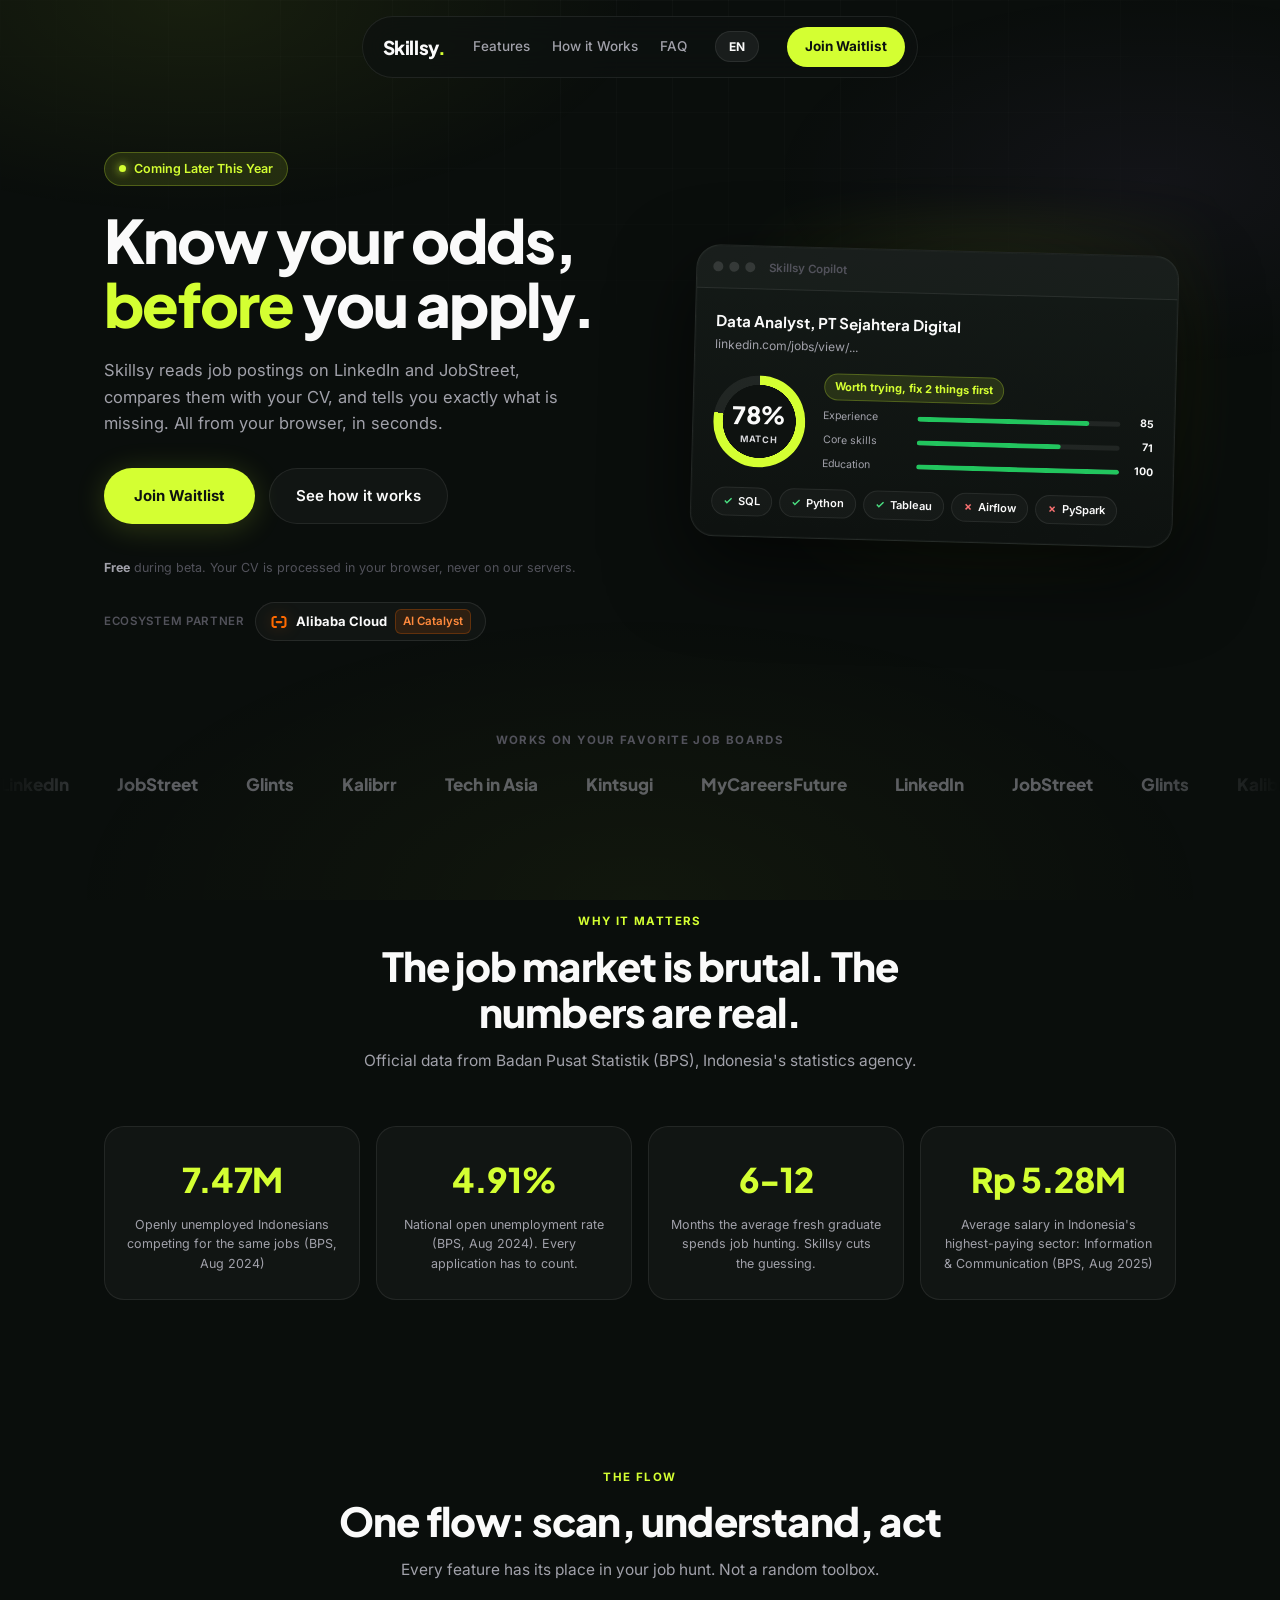
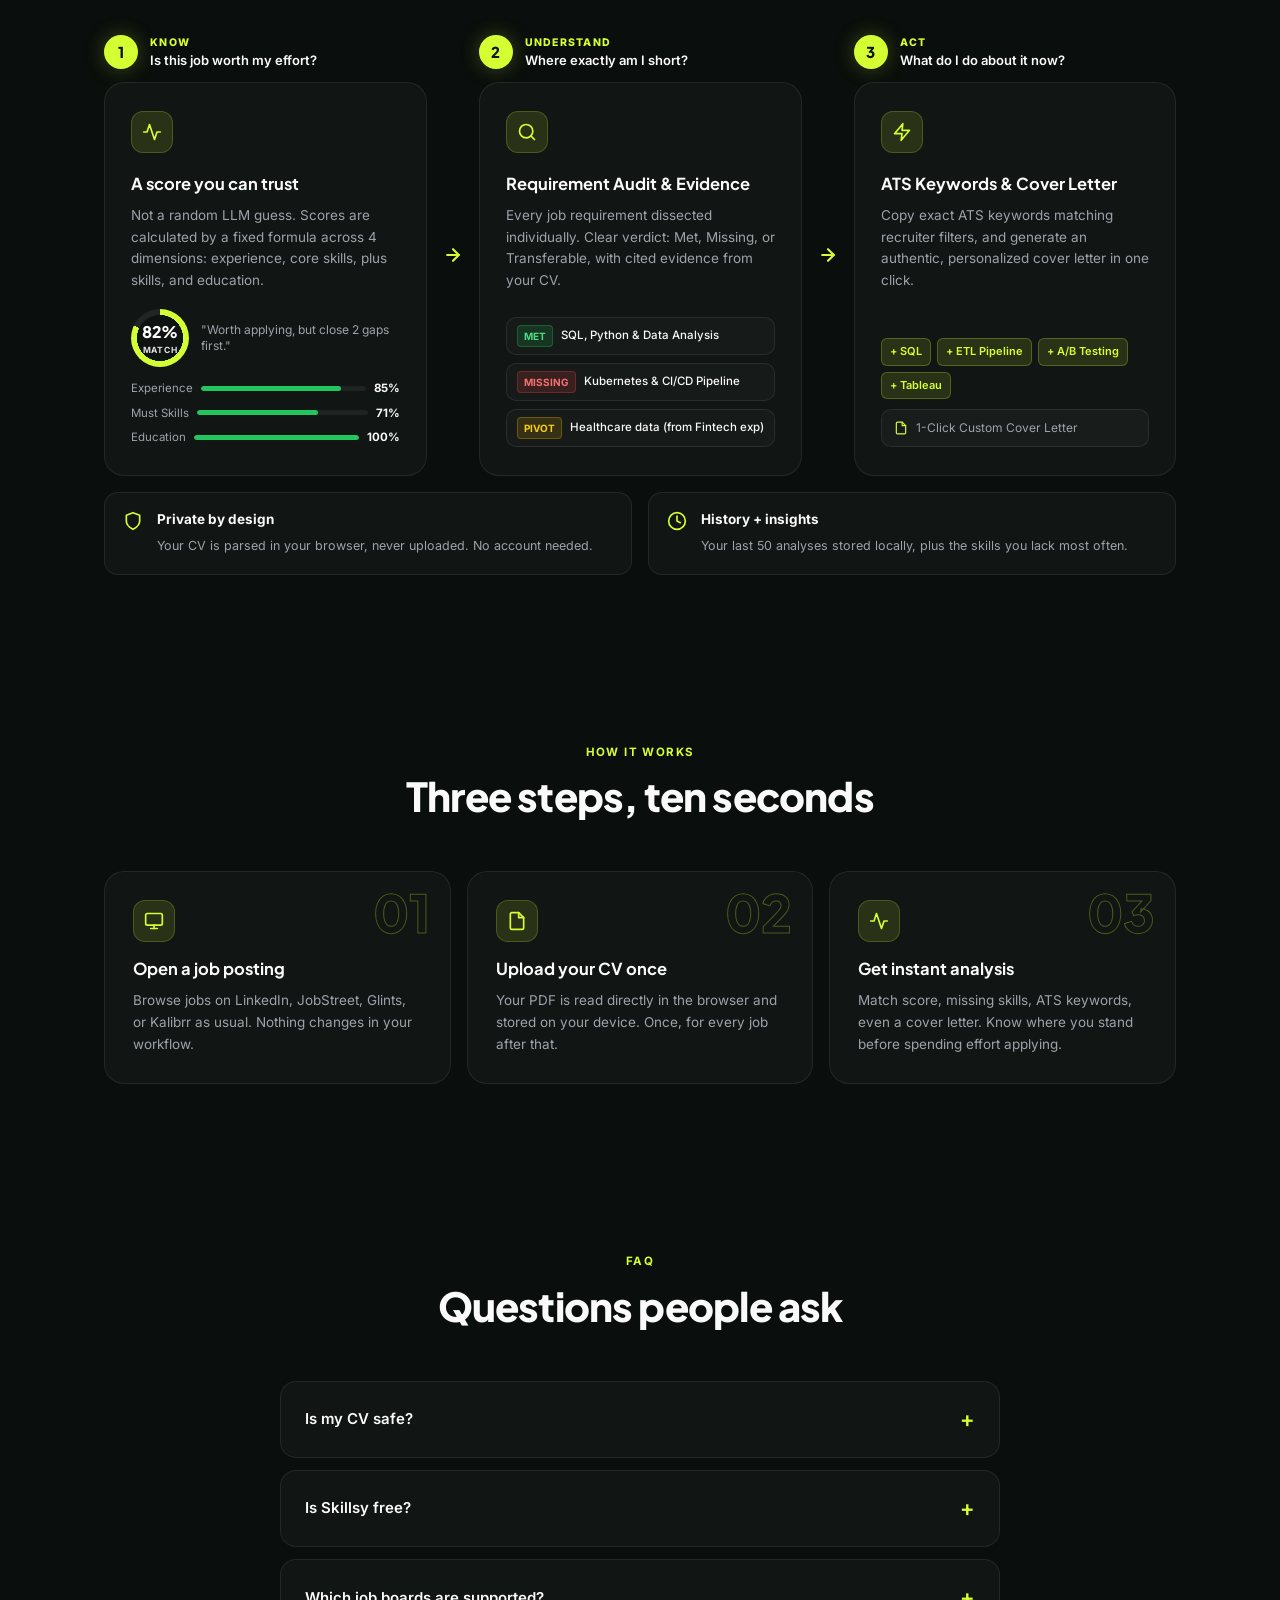
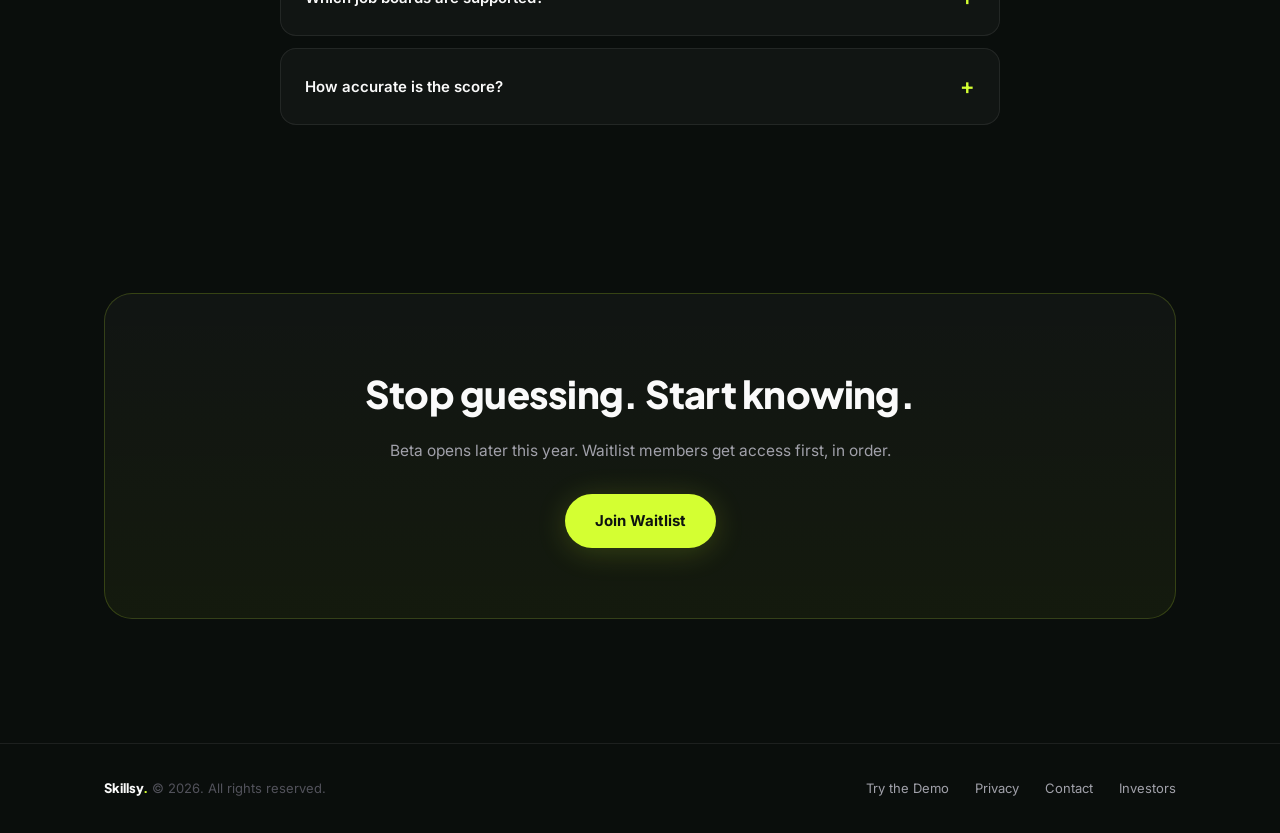
==== commit e5e5037d: "feat: web demo page + non-IT skill verdict fixes Engine fixes verified against two non-IT test cases" ====
--- a/index.html
+++ b/index.html
@@ -776,6 +776,7 @@
   <div class="container foot">
     <div><span class="logo">Skillsy<span>.</span></span> <span data-en="&copy; 2026. All rights reserved." data-id="&copy; 2026. Semua hak dilindungi.">&copy; 2026. All rights reserved.</span></div>
     <div>
+      <a href="demo.html" data-en="Try the Demo" data-id="Coba Demo">Try the Demo</a>
       <a href="privacy.html" data-en="Privacy" data-id="Privasi">Privacy</a>
       <a href="mailto:raybunaken@gmail.com" data-en="Contact" data-id="Kontak">Contact</a>
       <a href="investor.html" data-en="Investors" data-id="Investor">Investors</a>
@@ -916,5 +917,6 @@
   window.va = window.va || function () { (window.vaq = window.vaq || []).push(arguments); };
 </script>
 <script defer src="/_vercel/insights/script.js"></script>
+<script defer src="https://va.vercel-scripts.com/v1/script.js"></script>
 </body>
 </html>
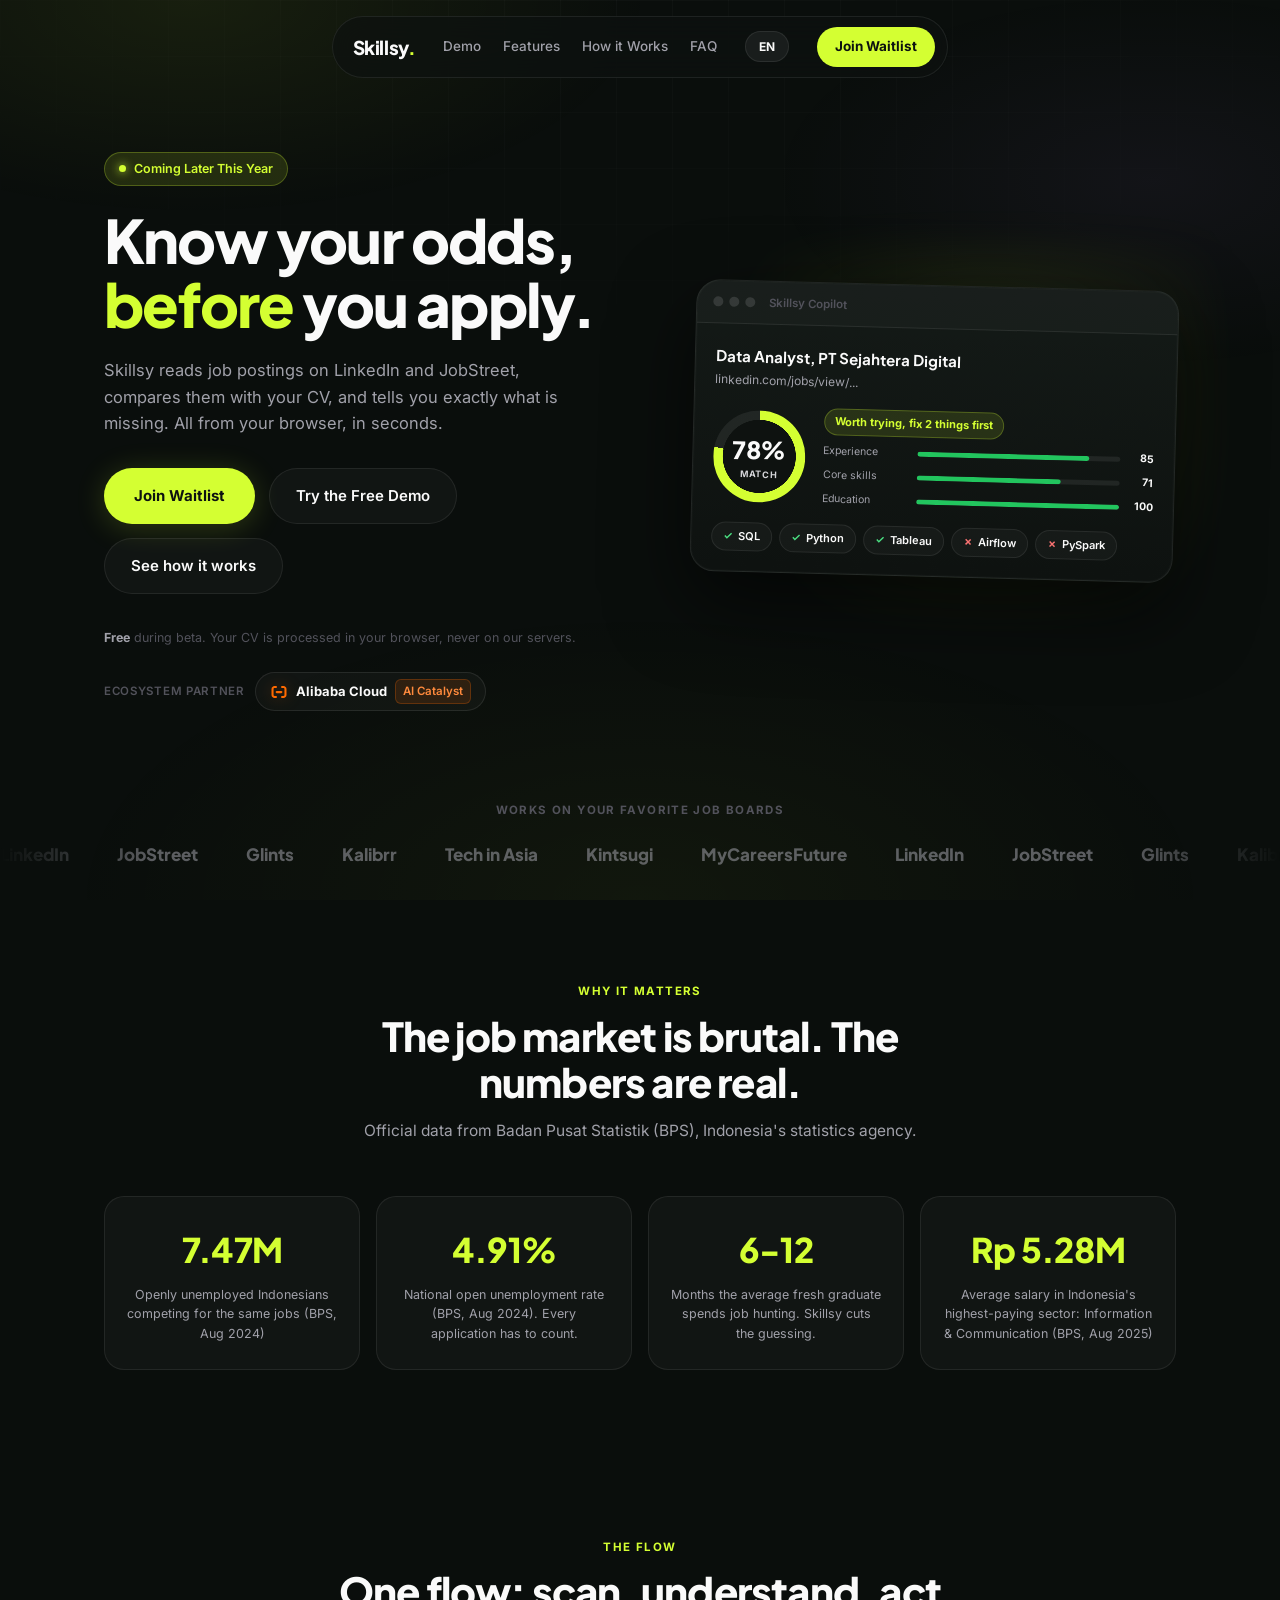
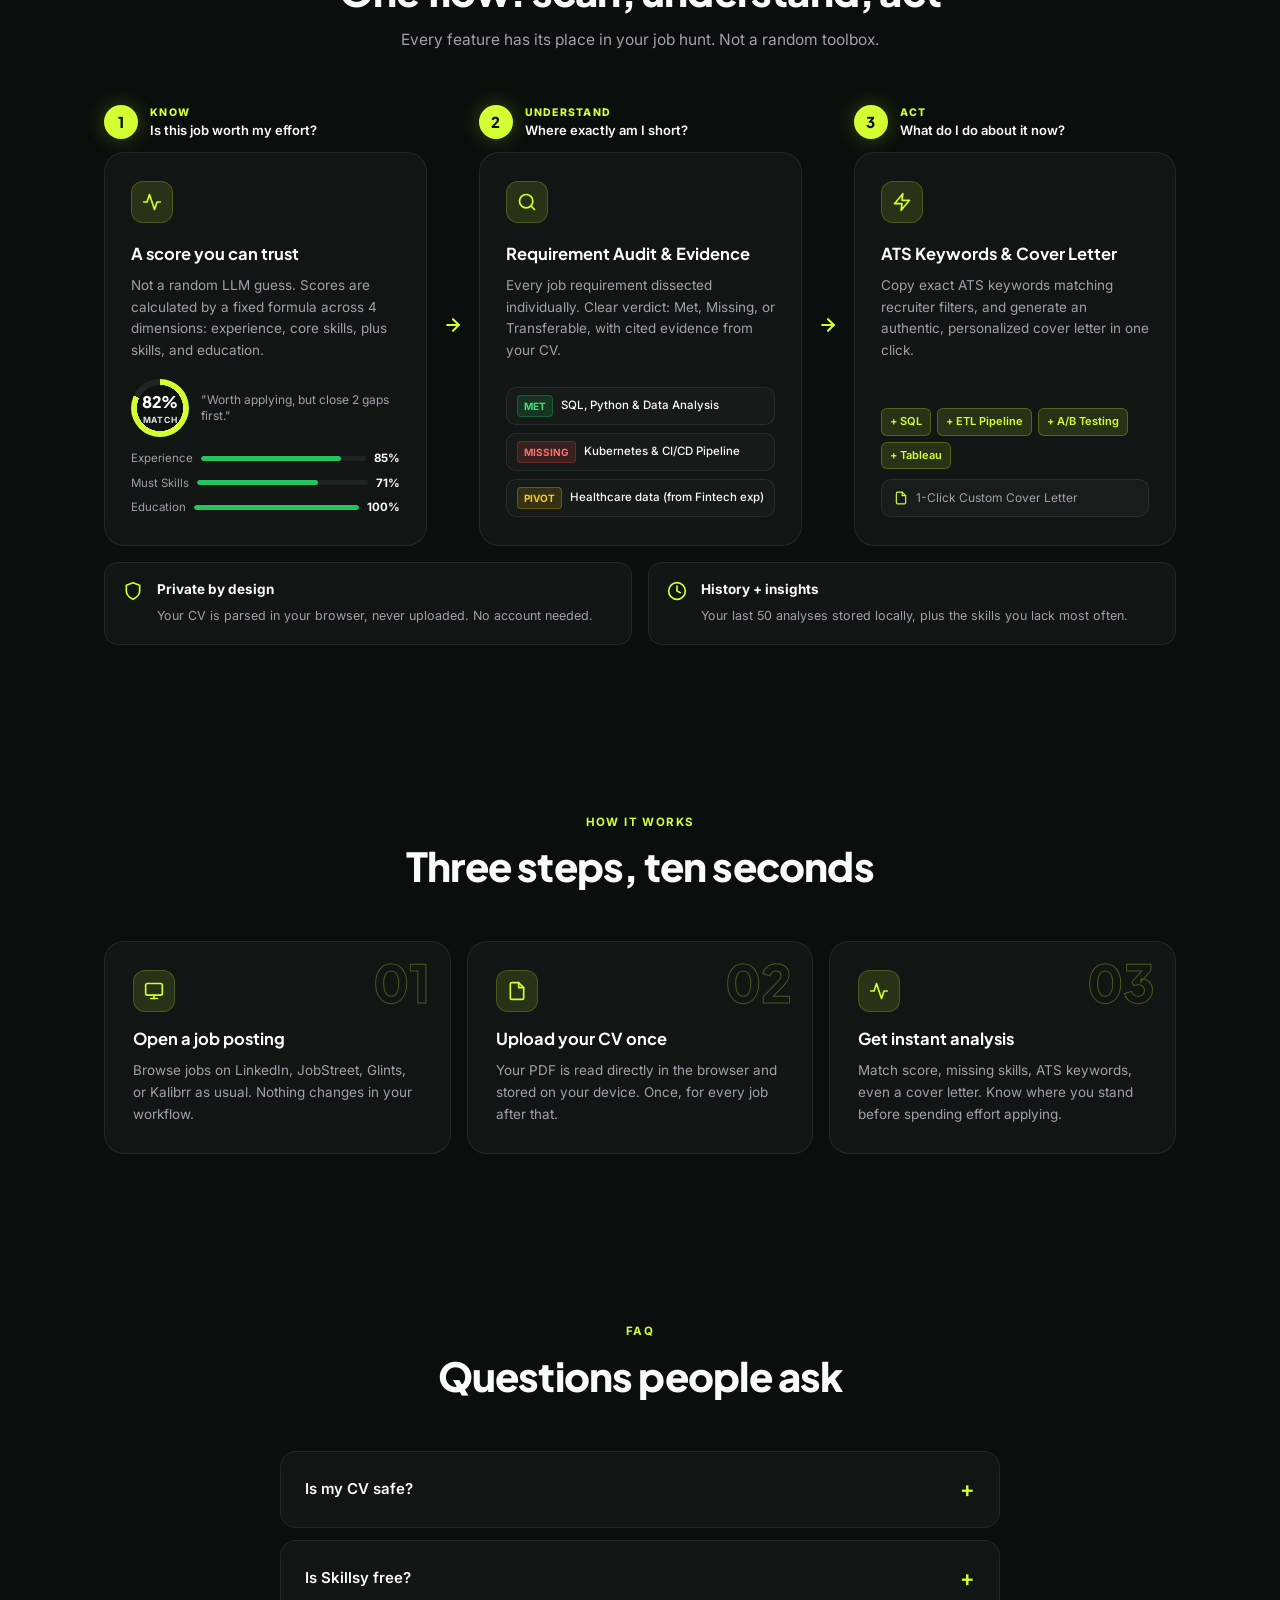
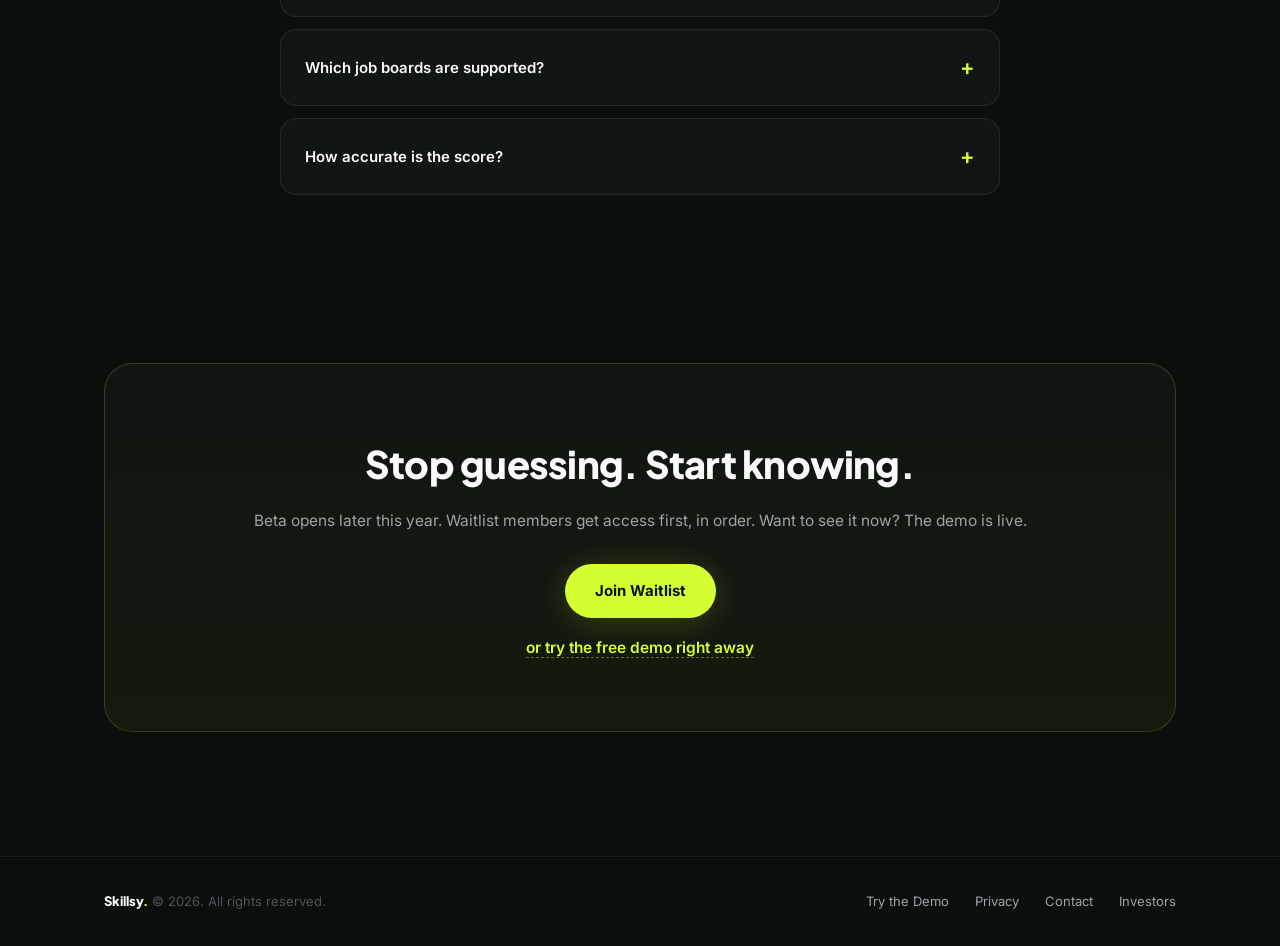
==== commit 07ec926e: "feat: make the demo visible everywhere - Nav: Demo link first in nav links - Hero: third CTA 'Try th" ====
--- a/index.html
+++ b/index.html
@@ -499,6 +499,7 @@
 <nav>
   <a class="nav-logo" href="#">Skillsy<span>.</span></a>
   <div class="nav-links">
+    <a href="demo.html" data-en="Demo" data-id="Demo">Demo</a>
     <a href="#fitur" data-en="Features" data-id="Fitur">Features</a>
     <a href="#cara-kerja" data-en="How it Works" data-id="Cara Kerja">How it Works</a>
     <a href="#faq" data-en="FAQ" data-id="FAQ">FAQ</a>
@@ -516,6 +517,7 @@
       <p class="sub" data-en="Skillsy reads job postings on LinkedIn and JobStreet, compares them with your CV, and tells you exactly what is missing. All from your browser, in seconds." data-id="Skillsy membaca lowongan di LinkedIn dan JobStreet, membandingkannya dengan CV kamu, lalu memberi tahu apa yang kurang. Semua dari browser kamu, dalam hitungan detik.">Skillsy reads job postings on LinkedIn and JobStreet, compares them with your CV, and tells you exactly what is missing. All from your browser, in seconds.</p>
       <div class="hero-ctas">
         <a class="btn-primary" href="#gabung" data-en="Join Waitlist" data-id="Gabung Waitlist">Join Waitlist</a>
+        <a class="btn-ghost" href="demo.html" data-en="Try the Free Demo" data-id="Coba Demo Gratis">Try the Free Demo</a>
         <a class="btn-ghost" href="#cara-kerja" data-en="See how it works" data-id="Lihat cara kerja">See how it works</a>
       </div>
       <p class="hero-note"><strong data-en="Free" data-id="Gratis">Free</strong> <span data-en="during beta. Your CV is processed in your browser, never on our servers." data-id="selama beta. CV kamu diproses di browser, bukan di server kami.">during beta. Your CV is processed in your browser, never on our servers.</span></p>
@@ -766,8 +768,9 @@
   <section id="gabung">
     <div class="final-cta reveal">
       <h2 data-en="Stop guessing. Start knowing." data-id="Berhenti menebak. Mulai tahu.">Stop guessing. Start knowing.</h2>
-      <p data-en="Beta opens later this year. Waitlist members get access first, in order." data-id="Beta dibuka akhir tahun ini. Member waitlist dapat akses lebih dulu, sesuai urutan.">Beta opens later this year. Waitlist members get access first, in order.</p>
+      <p data-en="Beta opens later this year. Waitlist members get access first, in order. Want to see it now? The demo is live." data-id="Beta dibuka akhir tahun ini. Member waitlist dapat akses lebih dulu, sesuai urutan. Mau lihat sekarang? Demonya sudah live.">Beta opens later this year. Waitlist members get access first, in order. Want to see it now? The demo is live.</p>
       <a class="btn-primary" href="#gabung" data-en="Join Waitlist" data-id="Gabung Waitlist">Join Waitlist</a>
+      <p style="margin-top: 18px; margin-bottom: 0;"><a href="demo.html" style="color: var(--lime); font-weight: 600; text-decoration: none; border-bottom: 1px dashed rgba(212,255,50,0.4);" data-en="or try the free demo right away" data-id="atau langsung coba demo gratisnya">or try the free demo right away</a></p>
     </div>
   </section>
 </div>
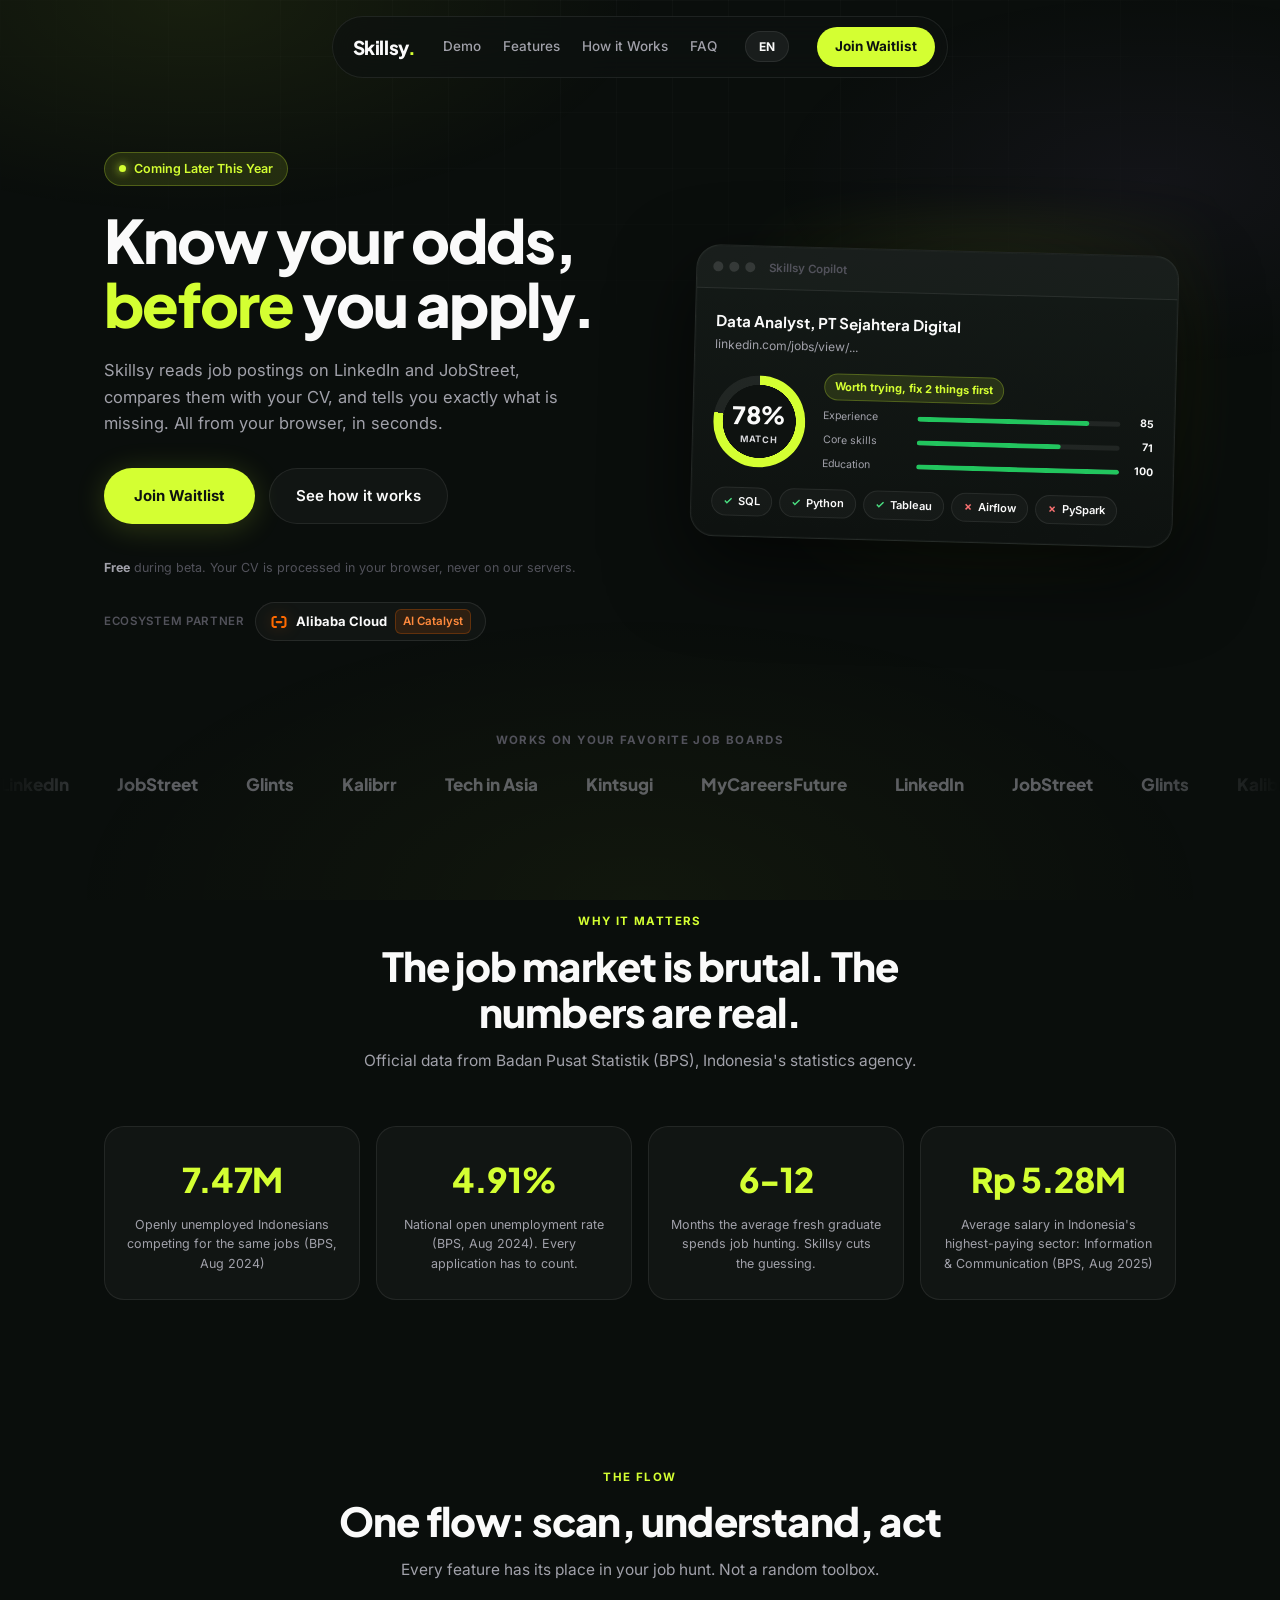
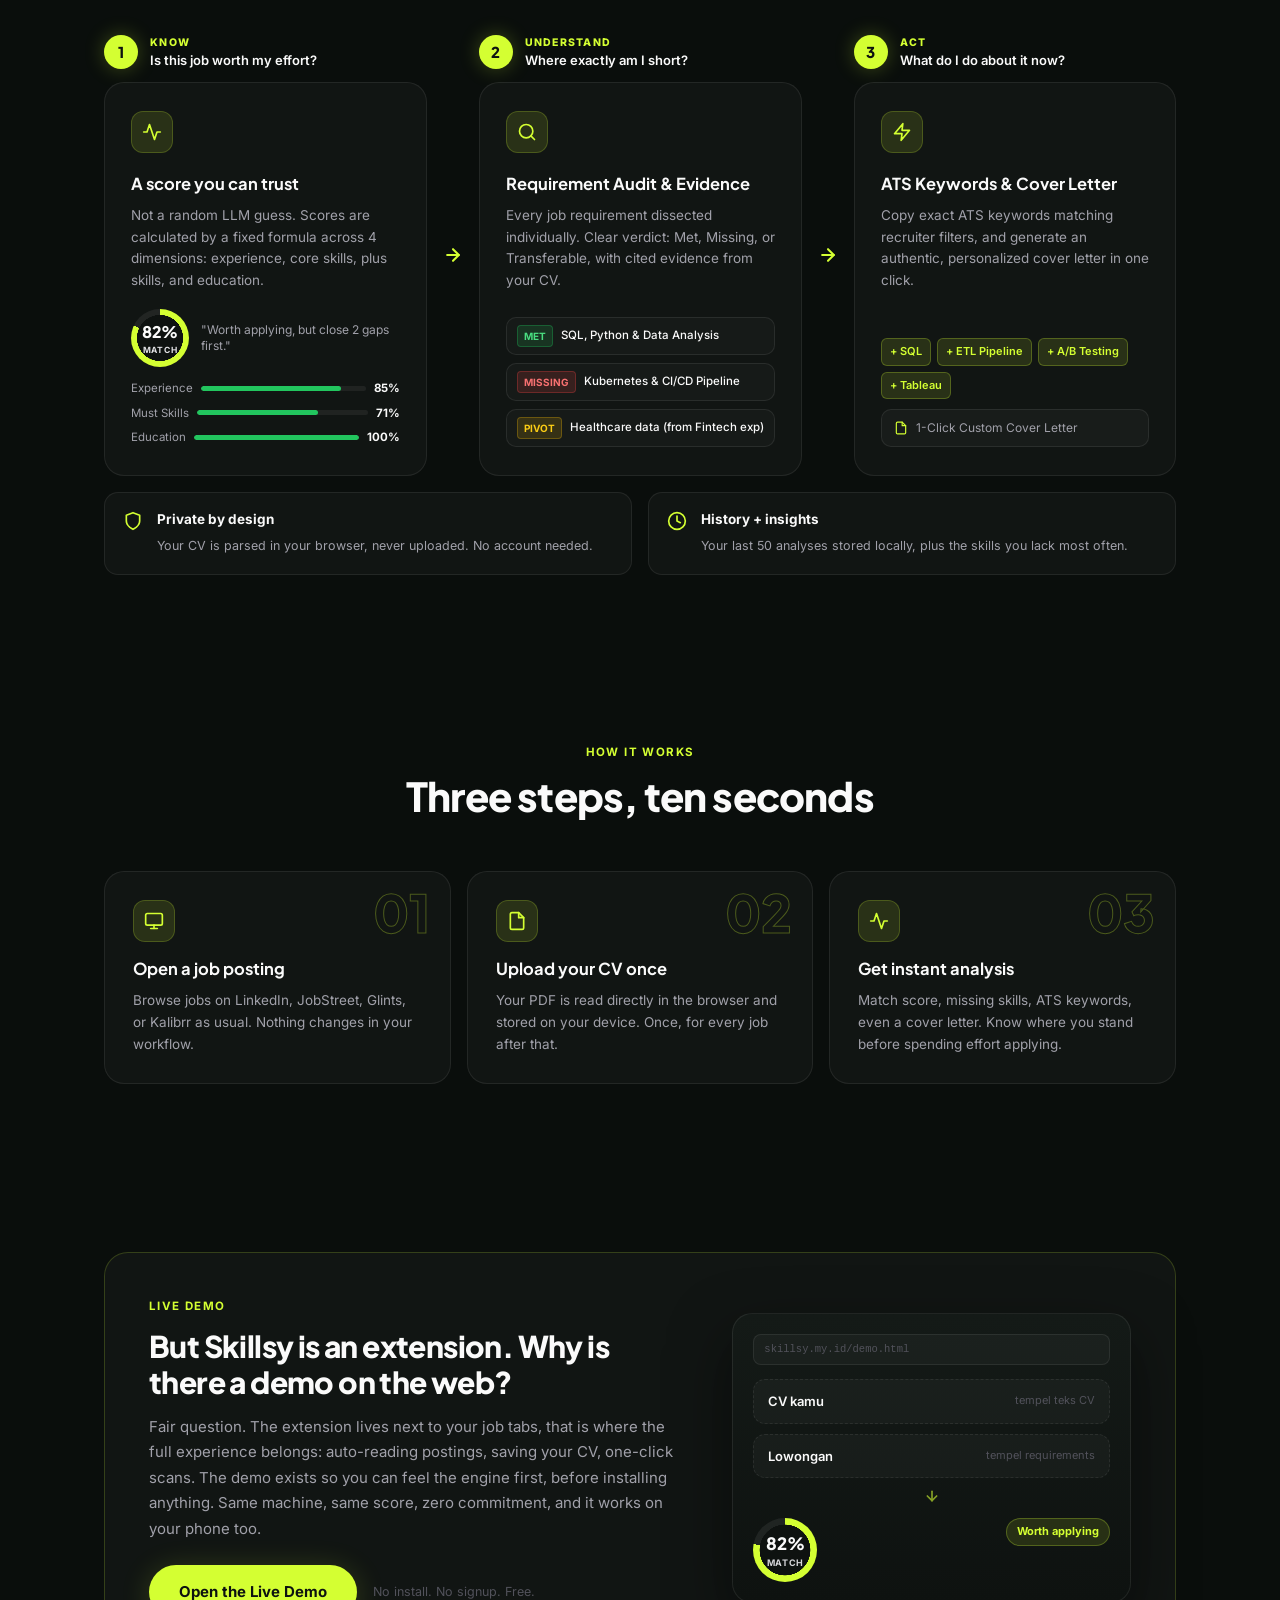
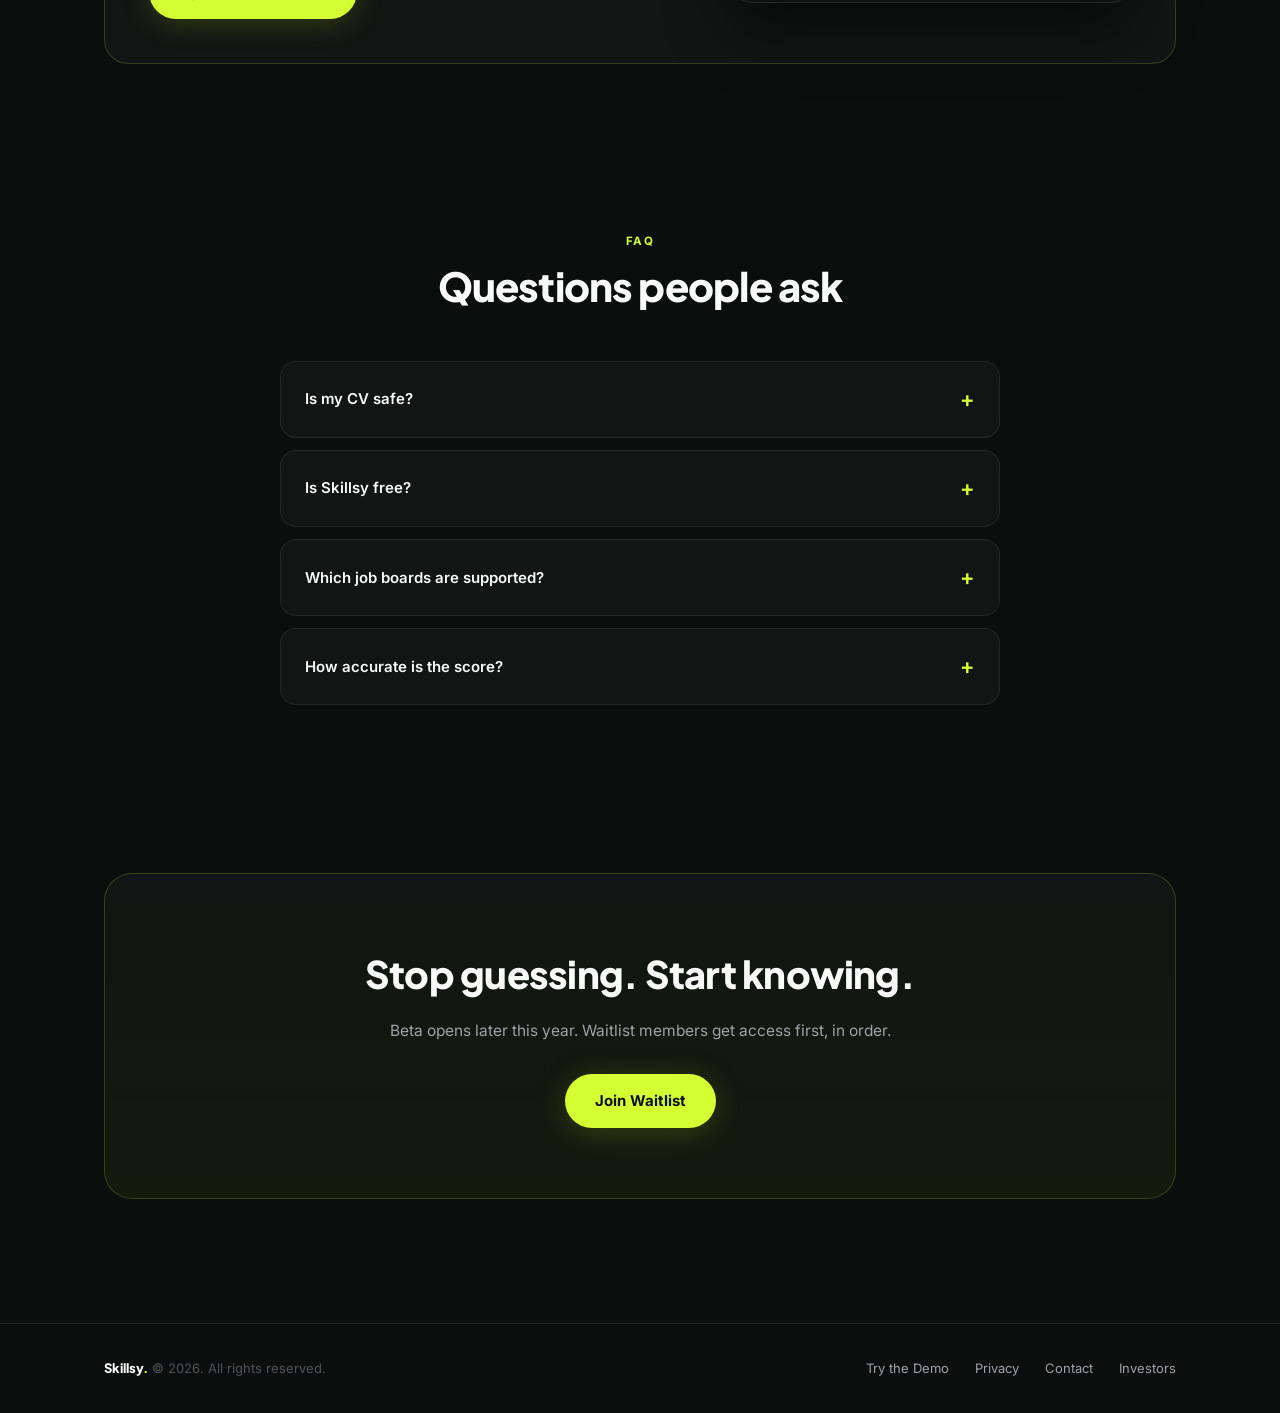
==== commit 2dc08769: "design: dedicated demo section replaces scattered demo buttons Hero back to two buttons (the three-b" ====
--- a/index.html
+++ b/index.html
@@ -477,10 +477,53 @@
     .modal-note { font-size: 11.5px; color: var(--faint); margin-top: 14px; }
     .modal-success { color: var(--lime); font-weight: 700; font-size: 17px; margin-top: 18px; }
 
+    /* ── DEMO BAND ── */
+    .demo-band {
+      display: grid; grid-template-columns: 1.15fr 0.85fr;
+      gap: 44px; align-items: center;
+      background: var(--glass);
+      border: 1px solid rgba(212, 255, 50, 0.18);
+      border-radius: 24px; padding: 44px;
+    }
+    .demo-band .sec-eyebrow { margin-bottom: 12px; }
+    .demo-copy h3 {
+      font-family: var(--font-display);
+      font-size: clamp(22px, 2.6vw, 30px);
+      font-weight: 800; letter-spacing: -0.02em; line-height: 1.2;
+      margin-bottom: 14px;
+    }
+    .demo-copy p { font-size: 15px; color: var(--muted); line-height: 1.7; margin-bottom: 24px; }
+    .demo-cta-row { display: flex; align-items: center; gap: 16px; flex-wrap: wrap; }
+    .demo-cta-note { font-size: 12.5px; color: var(--faint); }
+    .demo-visual {
+      background: linear-gradient(180deg, #141a17, #0e1210);
+      border: 1px solid var(--border);
+      border-radius: 20px; padding: 20px;
+      display: flex; flex-direction: column; gap: 10px;
+      box-shadow: 0 24px 60px rgba(0,0,0,0.5);
+    }
+    .dv-topbar {
+      font-family: ui-monospace, monospace; font-size: 10.5px; color: var(--faint);
+      background: rgba(255,255,255,0.03); border: 1px solid var(--border);
+      border-radius: 8px; padding: 6px 10px; margin-bottom: 4px;
+    }
+    .dv-box {
+      background: rgba(255,255,255,0.03); border: 1px dashed var(--border);
+      border-radius: 12px; padding: 11px 14px;
+      font-size: 13px; font-weight: 600;
+      display: flex; justify-content: space-between; align-items: center; gap: 10px;
+    }
+    .dv-box span { font-size: 11px; font-weight: 400; color: var(--faint); }
+    .dv-arrow { display: flex; justify-content: center; color: var(--lime); opacity: 0.6; }
+    .dv-result { display: flex; align-items: center; justify-content: space-between; gap: 12px; margin-top: 4px; }
+    .dv-ring { --sz: 64px; }
+    .dv-ring b { font-size: 17px; }
+
     @media (max-width: 920px) {
       .hero { grid-template-columns: 1fr; padding-top: 60px; gap: 44px; }
       .mockup { transform: none; max-width: 420px; margin: 0 auto; }
       .journey { grid-template-columns: 1fr; }
+      .demo-band { grid-template-columns: 1fr; padding: 30px 24px; gap: 28px; }
       .j-arrow { transform: rotate(90deg); padding: 4px 0; }
       .evergreen { grid-template-columns: 1fr; }
       .stats-grid { grid-template-columns: repeat(2, 1fr); }
@@ -499,7 +542,7 @@
 <nav>
   <a class="nav-logo" href="#">Skillsy<span>.</span></a>
   <div class="nav-links">
-    <a href="demo.html" data-en="Demo" data-id="Demo">Demo</a>
+    <a href="#demo" data-en="Demo" data-id="Demo">Demo</a>
     <a href="#fitur" data-en="Features" data-id="Fitur">Features</a>
     <a href="#cara-kerja" data-en="How it Works" data-id="Cara Kerja">How it Works</a>
     <a href="#faq" data-en="FAQ" data-id="FAQ">FAQ</a>
@@ -517,7 +560,6 @@
       <p class="sub" data-en="Skillsy reads job postings on LinkedIn and JobStreet, compares them with your CV, and tells you exactly what is missing. All from your browser, in seconds." data-id="Skillsy membaca lowongan di LinkedIn dan JobStreet, membandingkannya dengan CV kamu, lalu memberi tahu apa yang kurang. Semua dari browser kamu, dalam hitungan detik.">Skillsy reads job postings on LinkedIn and JobStreet, compares them with your CV, and tells you exactly what is missing. All from your browser, in seconds.</p>
       <div class="hero-ctas">
         <a class="btn-primary" href="#gabung" data-en="Join Waitlist" data-id="Gabung Waitlist">Join Waitlist</a>
-        <a class="btn-ghost" href="demo.html" data-en="Try the Free Demo" data-id="Coba Demo Gratis">Try the Free Demo</a>
         <a class="btn-ghost" href="#cara-kerja" data-en="See how it works" data-id="Lihat cara kerja">See how it works</a>
       </div>
       <p class="hero-note"><strong data-en="Free" data-id="Gratis">Free</strong> <span data-en="during beta. Your CV is processed in your browser, never on our servers." data-id="selama beta. CV kamu diproses di browser, bukan di server kami.">during beta. Your CV is processed in your browser, never on our servers.</span></p>
@@ -740,6 +782,33 @@
     </div>
   </section>
 
+  <!-- LIVE DEMO BAND -->
+  <section id="demo">
+    <div class="demo-band reveal">
+      <div class="demo-copy">
+        <div class="sec-eyebrow" data-en="Live Demo" data-id="Demo Langsung" style="text-align:left;">Live Demo</div>
+        <h3 data-en="But Skillsy is an extension. Why is there a demo on the web?" data-id="Lho, Skillsy kan extension. Kenapa demonya di web?">But Skillsy is an extension. Why is there a demo on the web?</h3>
+        <p data-en="Fair question. The extension lives next to your job tabs, that is where the full experience belongs: auto-reading postings, saving your CV, one-click scans. The demo exists so you can feel the engine first, before installing anything. Same machine, same score, zero commitment, and it works on your phone too." data-id="Pertanyaan yang wajar. Extension itu hidup di samping tab lowonganmu, di situlah pengalaman penuhnya: membaca lowongan otomatis, menyimpan CV, scan satu klik. Demonya ada supaya kamu bisa merasakan mesinnya dulu, sebelum memasang apa pun. Mesin yang sama, skor yang sama, tanpa komitmen, dan bisa dari HP juga.">Fair question. The extension lives next to your job tabs, that is where the full experience belongs: auto-reading postings, saving your CV, one-click scans. The demo exists so you can feel the engine first, before installing anything. Same machine, same score, zero commitment, and it works on your phone too.</p>
+        <div class="demo-cta-row">
+          <a class="btn-primary" href="demo.html" data-en="Open the Live Demo" data-id="Buka Demo Langsung">Open the Live Demo</a>
+          <span class="demo-cta-note" data-en="No install. No signup. Free." data-id="Tanpa install. Tanpa daftar. Gratis.">No install. No signup. Free.</span>
+        </div>
+      </div>
+      <div class="demo-visual" aria-hidden="true">
+        <div class="dv-topbar">skillsy.my.id/demo.html</div>
+        <div class="dv-box">CV kamu<span>tempel teks CV</span></div>
+        <div class="dv-box">Lowongan<span>tempel requirements</span></div>
+        <div class="dv-arrow">
+          <svg width="16" height="16" viewBox="0 0 24 24" fill="none" stroke="currentColor" stroke-width="2.5" stroke-linecap="round" stroke-linejoin="round"><line x1="12" y1="5" x2="12" y2="19"/><polyline points="19 12 12 19 5 12"/></svg>
+        </div>
+        <div class="dv-result">
+          <div class="ring dv-ring"><b>82%</b><label>Match</label></div>
+          <span class="mock-tag" data-en="Worth applying" data-id="Layak diapply">Worth applying</span>
+        </div>
+      </div>
+    </div>
+  </section>
+
   <section id="faq">
     <div class="sec-head reveal">
       <div class="sec-eyebrow">FAQ</div>
@@ -768,9 +837,8 @@
   <section id="gabung">
     <div class="final-cta reveal">
       <h2 data-en="Stop guessing. Start knowing." data-id="Berhenti menebak. Mulai tahu.">Stop guessing. Start knowing.</h2>
-      <p data-en="Beta opens later this year. Waitlist members get access first, in order. Want to see it now? The demo is live." data-id="Beta dibuka akhir tahun ini. Member waitlist dapat akses lebih dulu, sesuai urutan. Mau lihat sekarang? Demonya sudah live.">Beta opens later this year. Waitlist members get access first, in order. Want to see it now? The demo is live.</p>
+      <p data-en="Beta opens later this year. Waitlist members get access first, in order." data-id="Beta dibuka akhir tahun ini. Member waitlist dapat akses lebih dulu, sesuai urutan.">Beta opens later this year. Waitlist members get access first, in order.</p>
       <a class="btn-primary" href="#gabung" data-en="Join Waitlist" data-id="Gabung Waitlist">Join Waitlist</a>
-      <p style="margin-top: 18px; margin-bottom: 0;"><a href="demo.html" style="color: var(--lime); font-weight: 600; text-decoration: none; border-bottom: 1px dashed rgba(212,255,50,0.4);" data-en="or try the free demo right away" data-id="atau langsung coba demo gratisnya">or try the free demo right away</a></p>
     </div>
   </section>
 </div>
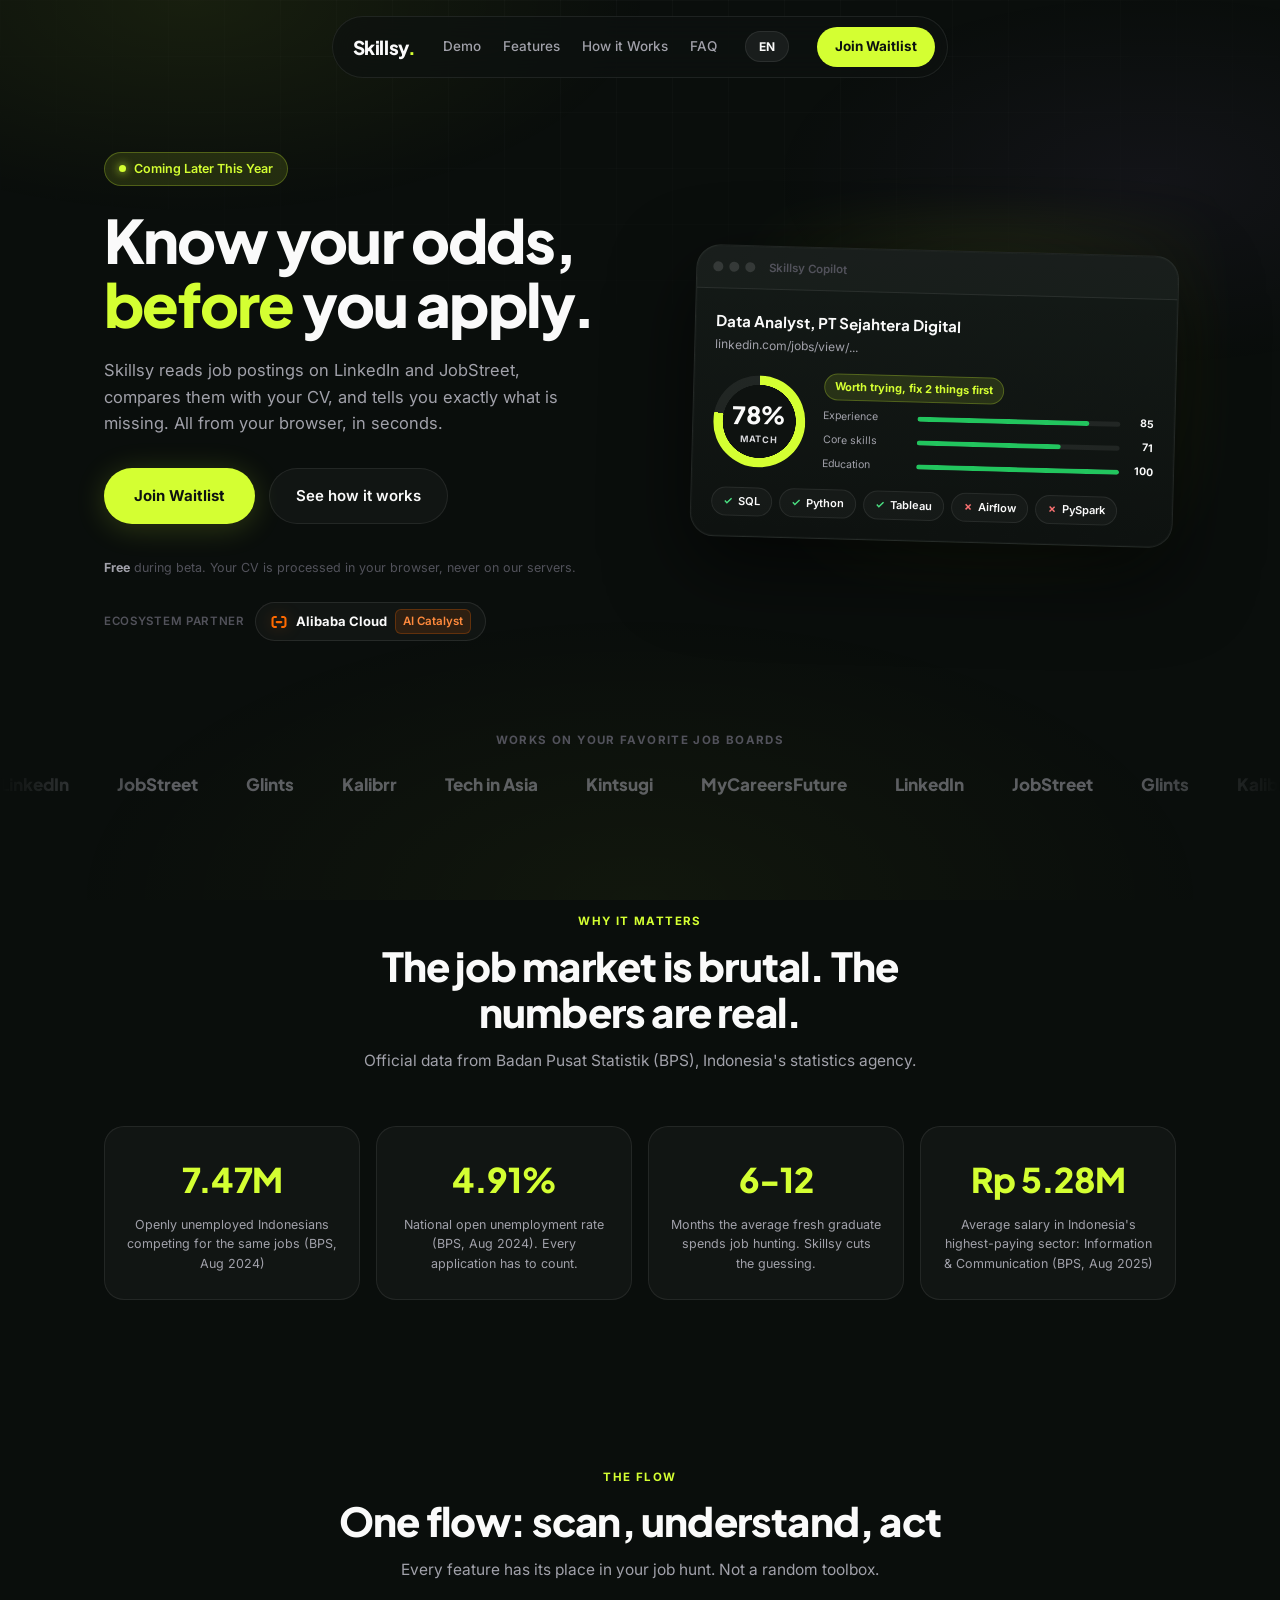
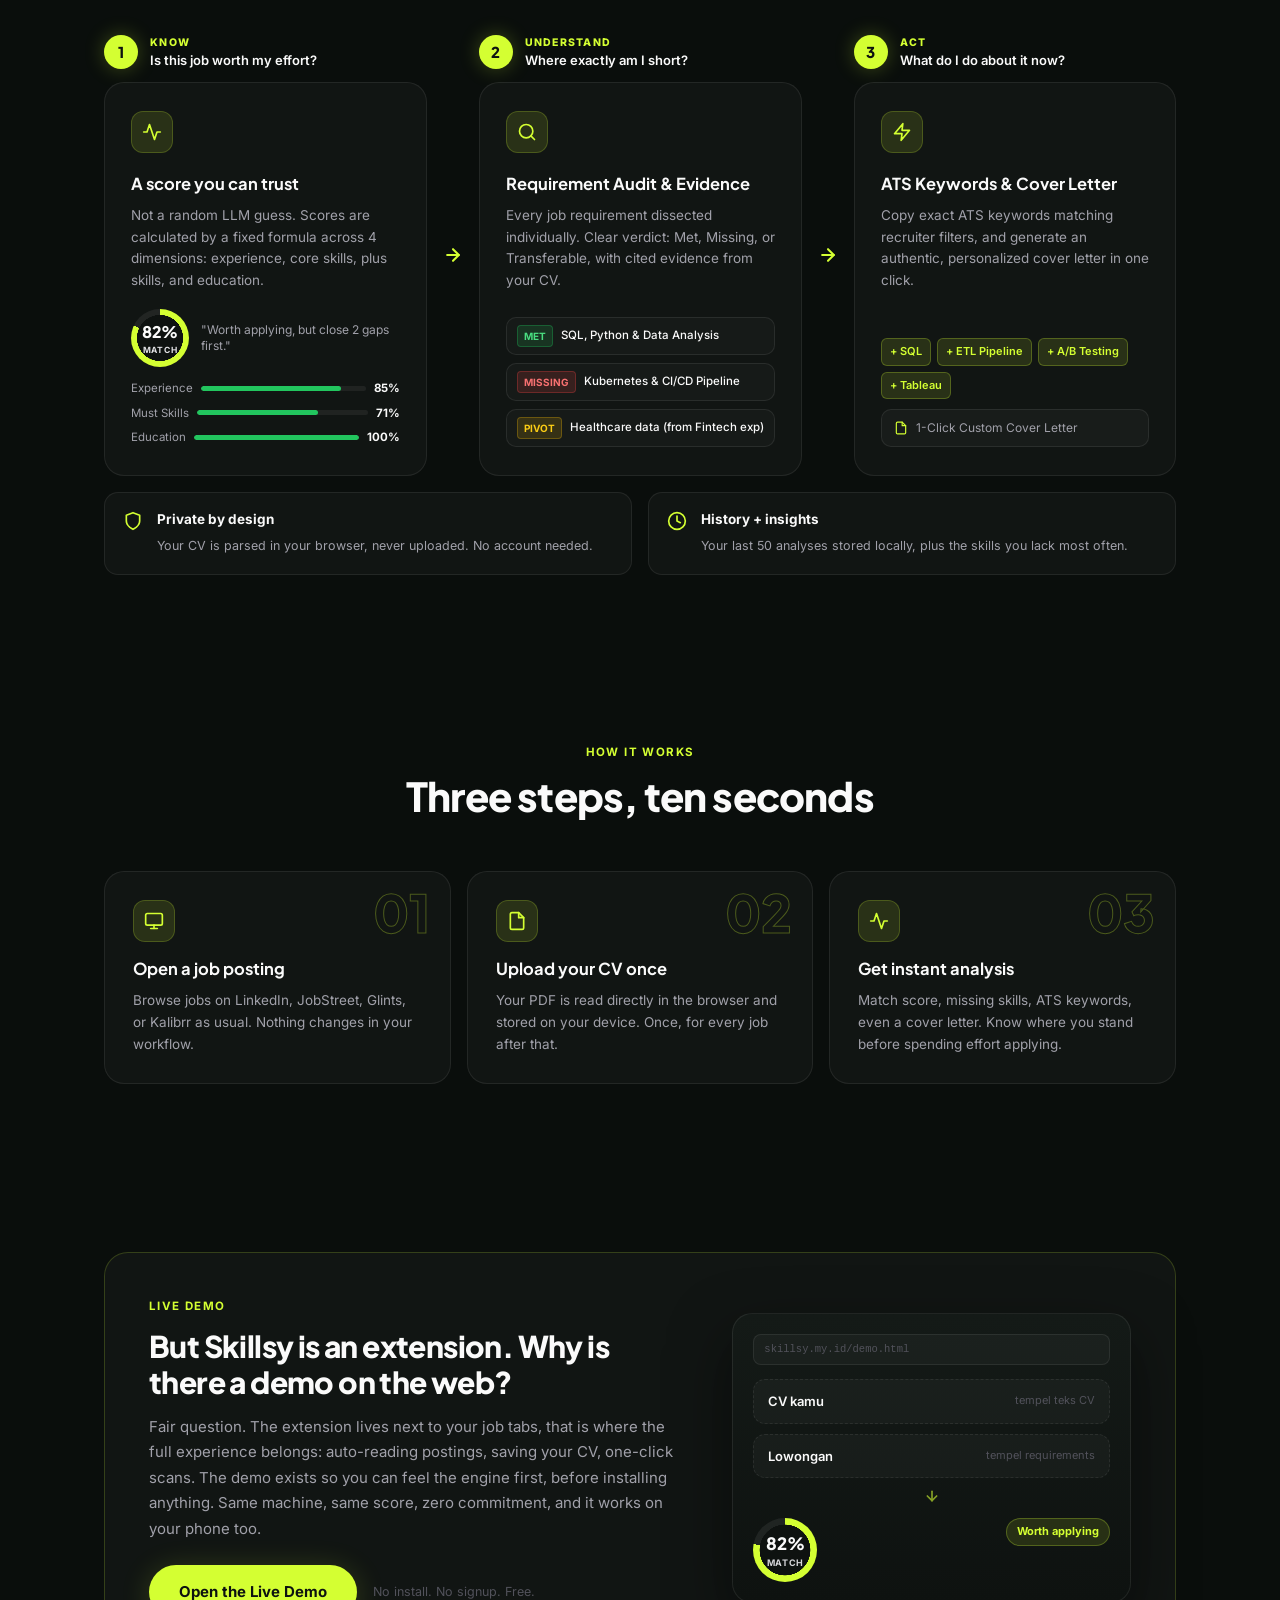
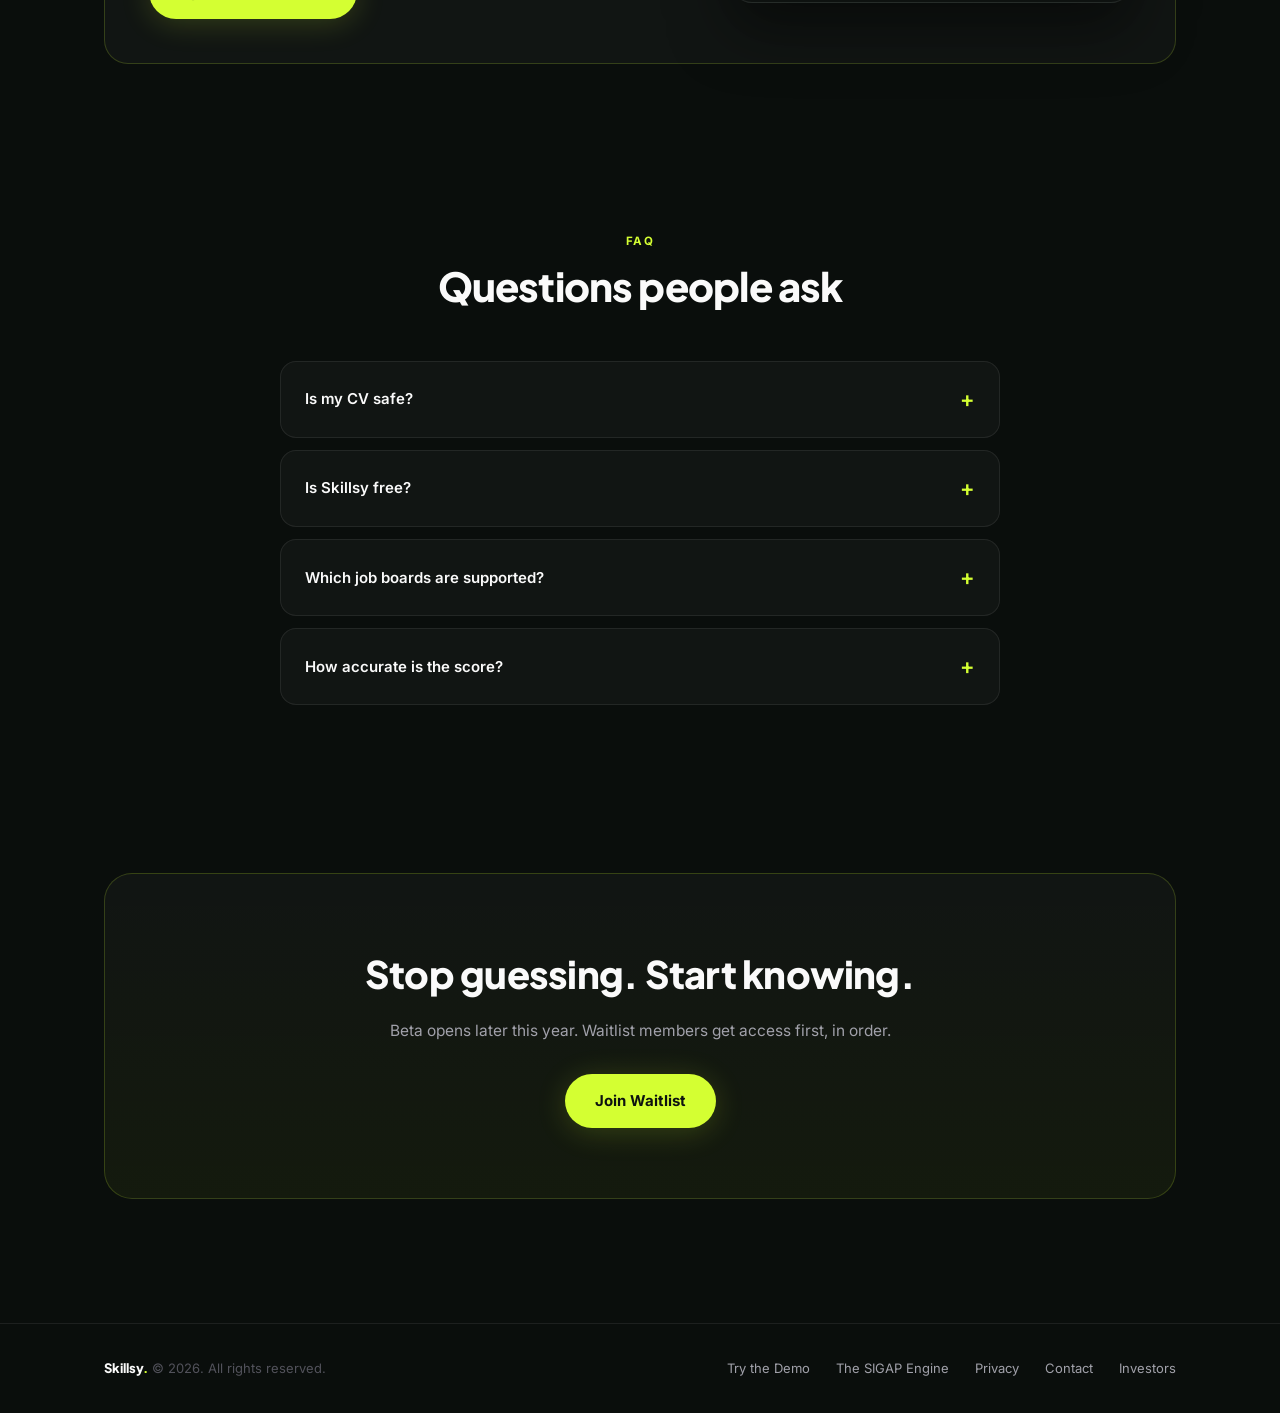
==== commit 08a54bed: "feat: SIGAP Engine page - show the work, prove determinism live New under-the-hood page (sigap-engin" ====
--- a/index.html
+++ b/index.html
@@ -848,6 +848,7 @@
     <div><span class="logo">Skillsy<span>.</span></span> <span data-en="&copy; 2026. All rights reserved." data-id="&copy; 2026. Semua hak dilindungi.">&copy; 2026. All rights reserved.</span></div>
     <div>
       <a href="demo.html" data-en="Try the Demo" data-id="Coba Demo">Try the Demo</a>
+      <a href="sigap-engine.html" data-en="The SIGAP Engine" data-id="Mesin SIGAP">The SIGAP Engine</a>
       <a href="privacy.html" data-en="Privacy" data-id="Privasi">Privacy</a>
       <a href="mailto:raybunaken@gmail.com" data-en="Contact" data-id="Kontak">Contact</a>
       <a href="investor.html" data-en="Investors" data-id="Investor">Investors</a>
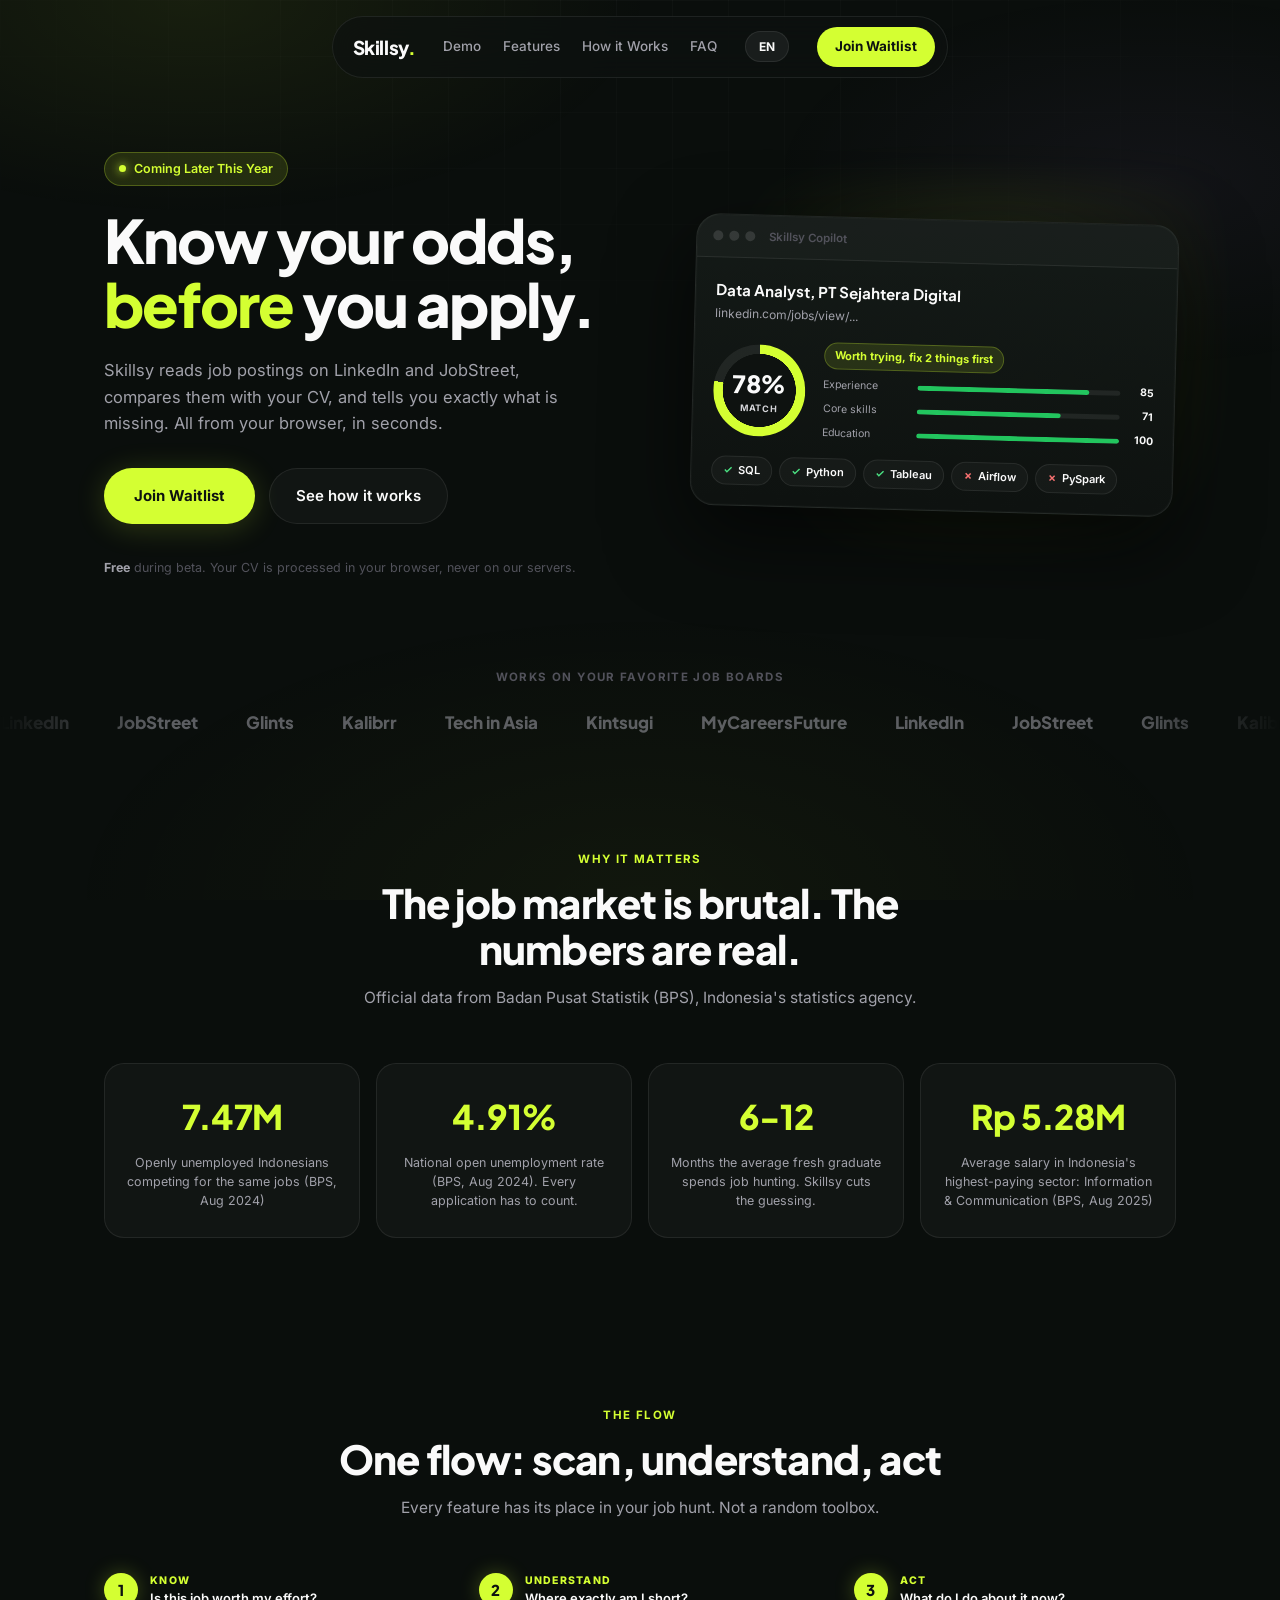
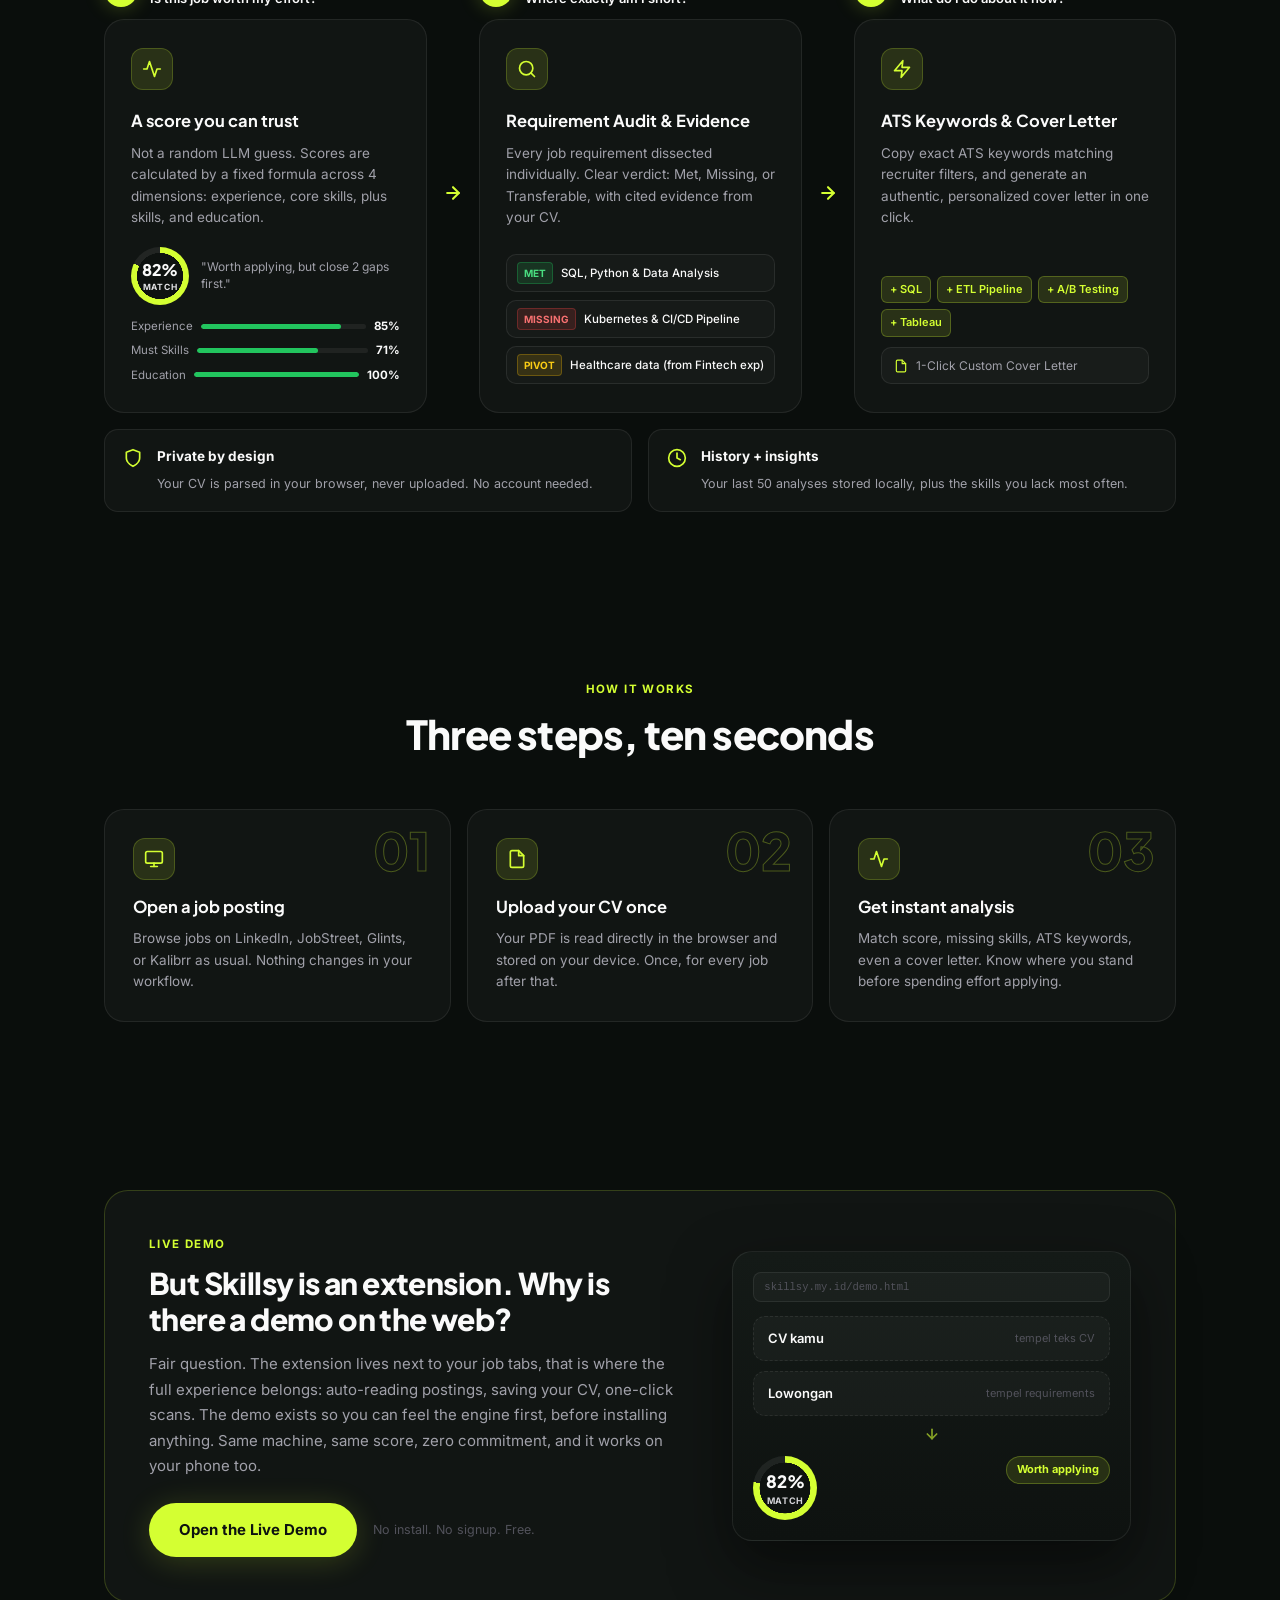
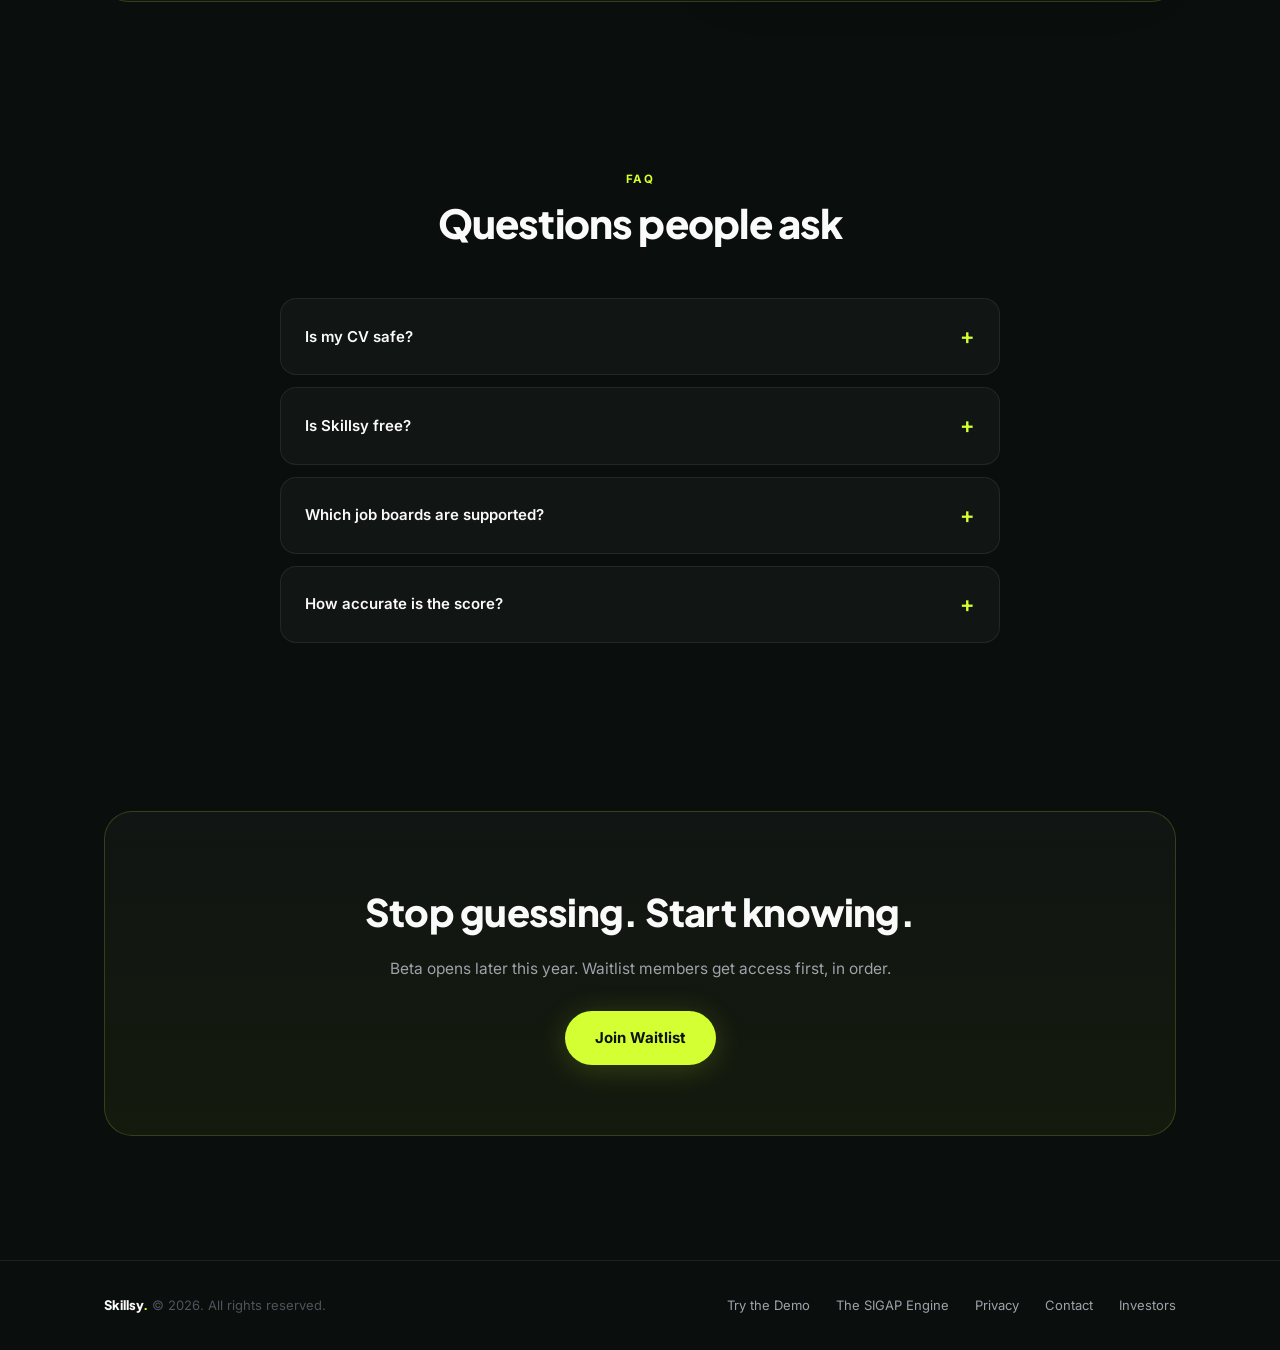
==== commit 6ca8d954: "chore: temporarily hide Alibaba AI Catalyst partner badge Joining a Google hackathon; badge kept as " ====
--- a/index.html
+++ b/index.html
@@ -14,13 +14,13 @@
   <meta property="og:url" content="https://skillsy.my.id/">
   <meta property="og:title" content="Skillsy Copilot - Know Your Odds Before You Apply">
   <meta property="og:description" content="Stop guessing what recruiters want. Get an instant match score and skill gap analysis for any LinkedIn or JobStreet job posting, right in your browser.">
-  <meta property="og:image" content="https://skillsy.my.id/screenshot.png">
+  <meta property="og:image" content="https://skillsy.my.id/og-1200x630.png">
   <meta property="og:site_name" content="Skillsy">
   <meta property="og:locale" content="id_ID">
   <meta name="twitter:card" content="summary_large_image">
   <meta name="twitter:title" content="Skillsy Copilot - Know Your Odds Before You Apply">
   <meta name="twitter:description" content="Instant ATS score & skill gap analysis for LinkedIn/JobStreet job postings. Free Chrome extension.">
-  <meta name="twitter:image" content="https://skillsy.my.id/screenshot.png">
+  <meta name="twitter:image" content="https://skillsy.my.id/og-1200x630.png">
 
   <!-- Structured Data -->
   <script type="application/ld+json">
@@ -563,18 +563,20 @@
         <a class="btn-ghost" href="#cara-kerja" data-en="See how it works" data-id="Lihat cara kerja">See how it works</a>
       </div>
       <p class="hero-note"><strong data-en="Free" data-id="Gratis">Free</strong> <span data-en="during beta. Your CV is processed in your browser, never on our servers." data-id="selama beta. CV kamu diproses di browser, bukan di server kami.">during beta. Your CV is processed in your browser, never on our servers.</span></p>
+      <!-- SEMBUNYI SEMENTARA (Alibaba AI Catalyst) — buka lagi kalau sudah boleh dipamer.
       <div class="hero-partner">
         <span class="partner-label" data-en="Ecosystem Partner" data-id="Mitra Ekosistem">Ecosystem Partner</span>
         <div class="partner-badge">
           <svg class="alicloud-logo" viewBox="0 0 48 48" width="18" height="18" fill="none" xmlns="http://www.w3.org/2000/svg">
             <path d="M12 8C7.58172 8 4 11.5817 4 16V32C4 36.4183 7.58172 40 12 40H18V34.5H12C10.6193 34.5 9.5 33.3807 9.5 32V16C9.5 14.6193 10.6193 13.5 12 13.5H18V8H12Z" fill="#FF6A00"/>
-            <path d="M36 8C40.4183 8 44 11.5817 44 16V32C44 36.4183 40.4183 40 36 40H30V34.5H36C37.3807 34.5 38.5 33.3807 38.5 32V16C38.5 14.6193 37.3807 13.5 36 13.5H30V8H36Z" fill="#FF6A00"/>
+            <path d="M36 8C40.4183 8 44 11.5817 44 16V32C44 36.4183 40.4183 40 36 40H30V34.5H36C37.3807 34.5 38.5 33.3807 38.5 32V16C38.5 14.6193 36 13.5 36 13.5H30V8H36Z" fill="#FF6A00"/>
             <rect x="15" y="21" width="18" height="6" rx="3" fill="#FF6A00"/>
           </svg>
           <span><strong>Alibaba Cloud</strong></span>
           <span class="catalyst-tag">AI Catalyst</span>
         </div>
       </div>
+      -->
     </div>
 
     <div class="mockup-wrap reveal">
